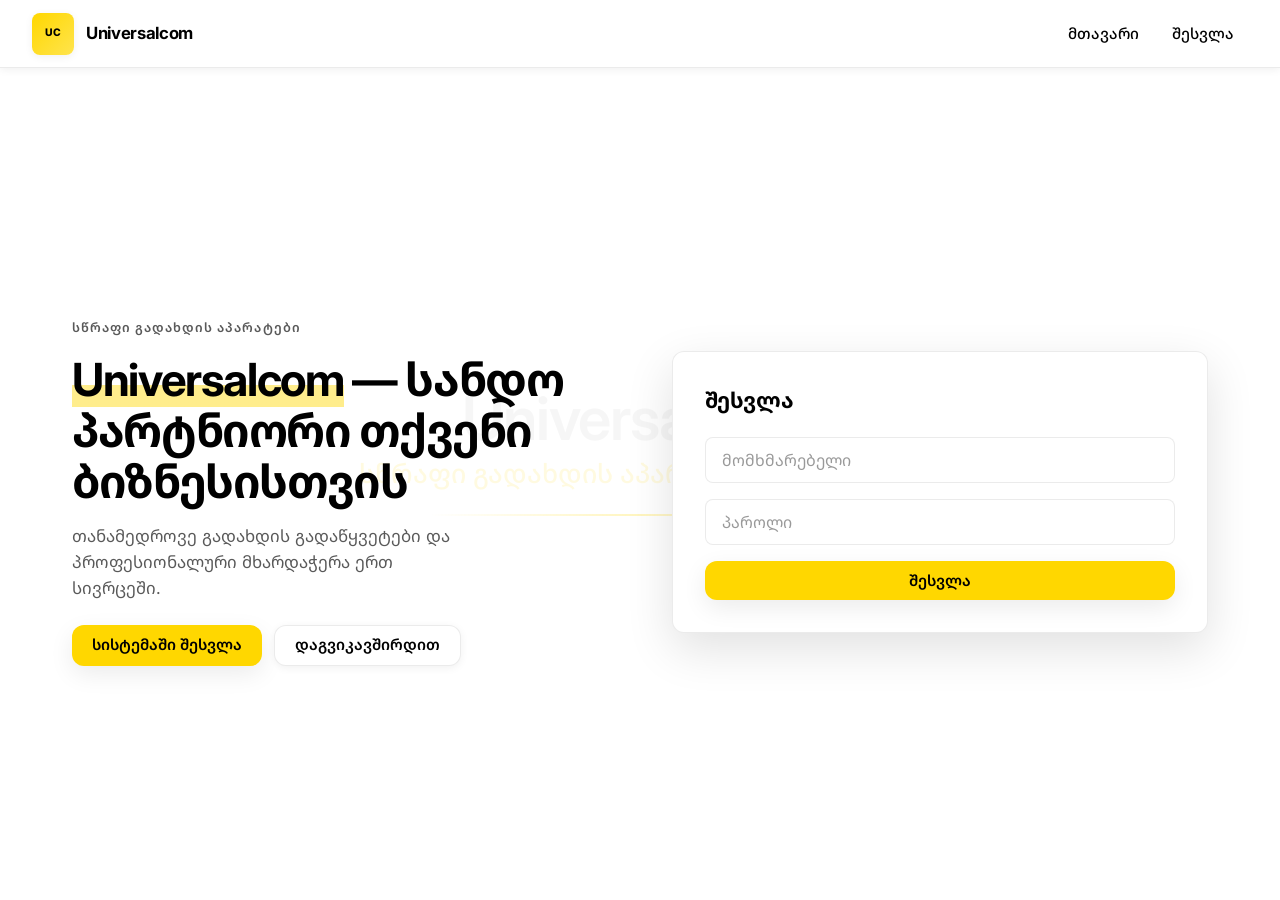
==== index.html @ e3825c6b "Initial frontend application" ====
<!DOCTYPE html>
<html lang="ka">
<head>
  <meta charset="UTF-8">
  <meta name="viewport" content="width=device-width, initial-scale=1.0">
  <meta name="description" content="Universalcom — სწრაფი გადახდის აპარატების კომპანია">
  <title>Universalcom — შესვლა</title>
  <link rel="preconnect" href="https://fonts.googleapis.com">
  <link rel="preconnect" href="https://fonts.gstatic.com" crossorigin>
  <link href="https://fonts.googleapis.com/css2?family=Inter:wght@400;500;600;700&family=Noto+Sans+Georgian:wght@400;500;600;700&display=swap" rel="stylesheet">
  <link rel="stylesheet" href="style.css">
</head>
<body class="dark">
  <div class="watermark" aria-hidden="true">
    <span class="watermark__line">Universalcom</span>
    <span class="watermark__line watermark__line--secondary">სწრაფი გადახდის აპარატების კომპანია</span>
    <span class="watermark__accent"></span>
  </div>

  <div class="page">
    <header class="site-header">
      <a class="site-header__brand" href="index.html" aria-label="Universalcom მთავარი გვერდი">
        <span class="site-header__logo" aria-hidden="true">UC</span>
        <span>Universalcom</span>
      </a>
      <nav class="nav" aria-label="მთავარი ნავიგაცია">
        <button type="button" class="nav__toggle" aria-expanded="false" aria-controls="primary-nav" aria-label="მენიუს გახსნა">
          <span class="nav__toggle-bar"></span>
          <span class="nav__toggle-bar"></span>
          <span class="nav__toggle-bar"></span>
        </button>
        <ul id="primary-nav" class="nav__links">
          <li><a class="nav__link" href="#hero">მთავარი</a></li>
          <li><a class="nav__link" href="#login">შესვლა</a></li>
        </ul>
      </nav>
    </header>

    <main id="hero" class="hero">
      <div class="hero__copy">
        <span class="hero__eyebrow">სწრაფი გადახდის აპარატები</span>
        <h1 class="hero__title">
          <span class="hero__title-accent">Universalcom</span> — სანდო პარტნიორი თქვენი ბიზნესისთვის
        </h1>
        <p class="hero__lead">
          თანამედროვე გადახდის გადაწყვეტები და პროფესიონალური მხარდაჭერა ერთ სივრცეში.
        </p>
        <div class="hero__cta-row">
          <a class="btn btn--primary" href="#login">სისტემაში შესვლა</a>
          <a class="btn btn--ghost" href="mailto:info@universalcom.ge">დაგვიკავშირდით</a>
        </div>
      </div>

      <section id="login" class="hero__card" aria-labelledby="login-heading">
        <h2 id="login-heading" class="hero__card-title">შესვლა</h2>
        <form class="login-form" onsubmit="event.preventDefault(); login();">
          <div class="form-group">
            <label class="visually-hidden" for="username">მომხმარებელი</label>
            <input class="input" id="username" name="username" autocomplete="username" placeholder="მომხმარებელი" required>
          </div>
          <div class="form-group">
            <label class="visually-hidden" for="password">პაროლი</label>
            <input class="input" id="password" name="password" type="password" autocomplete="current-password" placeholder="პაროლი" required>
          </div>
          <button class="btn btn--primary btn--block" type="submit">შესვლა</button>
        </form>
      </section>
    </main>
  </div>

  <script src="app.js"></script>
</body>
</html>
---- style.css ----
/* Universalcom — design tokens */
:root {
  --color-white: #ffffff;
  --color-yellow: #ffd700;
  --color-yellow-hover: #e6c200;
  --color-black: #000000;
  --color-text-muted: rgba(0, 0, 0, 0.65);
  --color-border: rgba(0, 0, 0, 0.08);
  --radius-sm: 8px;
  --radius-md: 12px;
  --shadow-sm: 0 2px 8px rgba(0, 0, 0, 0.06);
  --shadow-md: 0 8px 24px rgba(0, 0, 0, 0.08);
  --shadow-lg: 0 16px 48px rgba(0, 0, 0, 0.12);
  --font-sans: "Inter", "Noto Sans Georgian", system-ui, -apple-system, sans-serif;
  --header-height: 4.25rem;
  --sidebar-width: 280px;
  --transition: 0.2s ease;
}

*,
*::before,
*::after {
  box-sizing: border-box;
}

html {
  scroll-behavior: smooth;
}

.visually-hidden {
  position: absolute;
  width: 1px;
  height: 1px;
  padding: 0;
  margin: -1px;
  overflow: hidden;
  clip: rect(0, 0, 0, 0);
  white-space: nowrap;
  border: 0;
}

body {
  margin: 0;
  min-height: 100vh;
  font-family: var(--font-sans);
  font-size: 1rem;
  line-height: 1.55;
  color: var(--color-black);
  background-color: var(--color-white);
  -webkit-font-smoothing: antialiased;
}

body.dark {
  background-color: var(--color-white);
  color: var(--color-black);
}

/* Decorative watermark */
.watermark {
  position: fixed;
  inset: 0;
  z-index: 0;
  pointer-events: none;
  overflow: hidden;
  display: flex;
  flex-direction: column;
  align-items: center;
  justify-content: center;
  gap: 0.35em;
  padding: 2rem;
  text-align: center;
}

.watermark__line {
  font-family: var(--font-sans);
  font-weight: 600;
  font-size: clamp(1.75rem, 6vw, 3.75rem);
  letter-spacing: -0.02em;
  line-height: 1.15;
  color: rgba(0, 0, 0, 0.035);
  max-width: 95vw;
}

.watermark__line--secondary {
  font-size: clamp(1rem, 3.5vw, 1.65rem);
  font-weight: 500;
  color: rgba(255, 215, 0, 0.12);
  letter-spacing: 0;
}

.watermark__accent {
  display: block;
  width: min(420px, 70vw);
  height: 2px;
  margin-top: 1.25rem;
  background: linear-gradient(
    90deg,
    transparent,
    rgba(255, 215, 0, 0.25),
    transparent
  );
  border-radius: 999px;
}

/* Page shell above watermark */
.page {
  position: relative;
  z-index: 1;
  min-height: 100vh;
  display: flex;
  flex-direction: column;
}

/* Sticky navbar */
.site-header {
  position: sticky;
  top: 0;
  z-index: 100;
  height: var(--header-height);
  display: flex;
  align-items: center;
  justify-content: space-between;
  gap: 1rem;
  padding: 0 clamp(1rem, 4vw, 2rem);
  background: rgba(255, 255, 255, 0.92);
  border-bottom: 1px solid var(--color-border);
  backdrop-filter: blur(12px);
  -webkit-backdrop-filter: blur(12px);
  box-shadow: var(--shadow-sm);
}

.site-header__brand {
  display: flex;
  align-items: center;
  gap: 0.75rem;
  text-decoration: none;
  color: var(--color-black);
  font-weight: 700;
  font-size: 1.05rem;
  letter-spacing: -0.02em;
}

.site-header__logo {
  width: 42px;
  height: 42px;
  border-radius: var(--radius-sm);
  background: linear-gradient(135deg, var(--color-yellow) 0%, #ffe44d 100%);
  box-shadow: var(--shadow-sm);
  display: grid;
  place-items: center;
  font-size: 0.65rem;
  font-weight: 800;
  color: var(--color-black);
  flex-shrink: 0;
}

.nav {
  display: flex;
  align-items: center;
  gap: 0.5rem;
}

.nav__toggle {
  display: none;
  width: 44px;
  height: 44px;
  padding: 0;
  border: 1px solid var(--color-border);
  border-radius: var(--radius-sm);
  background: var(--color-white);
  cursor: pointer;
  align-items: center;
  justify-content: center;
  flex-direction: column;
  gap: 5px;
  transition: background var(--transition), box-shadow var(--transition);
  box-shadow: var(--shadow-sm);
}

.nav__toggle:hover {
  background: rgba(255, 215, 0, 0.12);
  box-shadow: var(--shadow-md);
}

.nav__toggle-bar {
  display: block;
  width: 20px;
  height: 2px;
  background: var(--color-black);
  border-radius: 1px;
  transition: transform var(--transition), opacity var(--transition);
}

.nav__toggle[aria-expanded="true"] .nav__toggle-bar:nth-child(1) {
  transform: translateY(7px) rotate(45deg);
}

.nav__toggle[aria-expanded="true"] .nav__toggle-bar:nth-child(2) {
  opacity: 0;
}

.nav__toggle[aria-expanded="true"] .nav__toggle-bar:nth-child(3) {
  transform: translateY(-7px) rotate(-45deg);
}

.nav__links {
  display: flex;
  align-items: center;
  gap: 0.25rem;
  list-style: none;
  margin: 0;
  padding: 0;
}

.nav__link {
  display: inline-flex;
  align-items: center;
  padding: 0.5rem 0.9rem;
  border-radius: var(--radius-sm);
  color: var(--color-black);
  text-decoration: none;
  font-weight: 500;
  font-size: 0.95rem;
  transition: background var(--transition), color var(--transition);
}

.nav__link:hover {
  background: rgba(255, 215, 0, 0.18);
  color: var(--color-black);
}

.nav__link--btn {
  border: 0;
  background: transparent;
  font: inherit;
  cursor: pointer;
}

@media (max-width: 768px) {
  .nav__link--btn {
    width: 100%;
    text-align: left;
  }
}

.nav__actions {
  display: flex;
  align-items: center;
  gap: 0.5rem;
}

/* Buttons */
.btn {
  display: inline-flex;
  align-items: center;
  justify-content: center;
  gap: 0.5rem;
  padding: 0.65rem 1.25rem;
  font-family: var(--font-sans);
  font-size: 0.95rem;
  font-weight: 600;
  line-height: 1.2;
  border: none;
  border-radius: var(--radius-md);
  cursor: pointer;
  transition: transform var(--transition), box-shadow var(--transition),
    background var(--transition);
  text-decoration: none;
  box-shadow: var(--shadow-sm);
}

.btn:active {
  transform: translateY(1px);
}

.btn--primary {
  background: var(--color-yellow);
  color: var(--color-black);
  box-shadow: var(--shadow-md);
}

.btn--primary:hover {
  background: var(--color-yellow-hover);
  box-shadow: var(--shadow-lg);
}

.btn--ghost {
  background: var(--color-white);
  color: var(--color-black);
  border: 1px solid var(--color-border);
}

.btn--ghost:hover {
  background: rgba(255, 215, 0, 0.12);
  box-shadow: var(--shadow-md);
}

.btn--block {
  width: 100%;
}

/* Hero */
.hero {
  flex: 1;
  display: grid;
  grid-template-columns: 1fr;
  align-items: center;
  gap: clamp(2rem, 5vw, 4rem);
  padding: clamp(2rem, 6vw, 4.5rem) clamp(1rem, 4vw, 2rem) 3.5rem;
  max-width: 1200px;
  margin: 0 auto;
  width: 100%;
}

@media (min-width: 900px) {
  .hero {
    grid-template-columns: 1fr 1fr;
  }
}

.hero__copy {
  display: flex;
  flex-direction: column;
  gap: 1rem;
}

.hero__eyebrow {
  display: inline-block;
  font-size: 0.8rem;
  font-weight: 600;
  text-transform: uppercase;
  letter-spacing: 0.08em;
  color: var(--color-text-muted);
}

.hero__title {
  margin: 0;
  font-size: clamp(2rem, 5vw, 2.85rem);
  font-weight: 700;
  letter-spacing: -0.03em;
  line-height: 1.12;
  color: var(--color-black);
}

.hero__title-accent {
  color: inherit;
  box-decoration-break: clone;
  background: linear-gradient(
    transparent 60%,
    rgba(255, 215, 0, 0.45) 60%
  );
}

.hero__lead {
  margin: 0;
  font-size: 1.05rem;
  color: var(--color-text-muted);
  max-width: 36ch;
}

.hero__cta-row {
  display: flex;
  flex-wrap: wrap;
  gap: 0.75rem;
  margin-top: 0.5rem;
}

.hero__card {
  background: var(--color-white);
  border-radius: var(--radius-md);
  padding: clamp(1.5rem, 4vw, 2rem);
  box-shadow: var(--shadow-lg);
  border: 1px solid var(--color-border);
  transition: box-shadow var(--transition), transform var(--transition);
}

.hero__card:hover {
  box-shadow: 0 20px 56px rgba(0, 0, 0, 0.12);
  transform: translateY(-2px);
}

.hero__card-title {
  margin: 0 0 1.25rem;
  font-size: 1.35rem;
  font-weight: 700;
}

/* Form controls */
.form-group {
  display: flex;
  flex-direction: column;
  gap: 0.75rem;
  margin-bottom: 1rem;
}

.input {
  width: 100%;
  padding: 0.75rem 1rem;
  font-family: var(--font-sans);
  font-size: 1rem;
  color: var(--color-black);
  background: var(--color-white);
  border: 1px solid var(--color-border);
  border-radius: var(--radius-sm);
  transition: border-color var(--transition), box-shadow var(--transition);
}

.input::placeholder {
  color: rgba(0, 0, 0, 0.4);
}

.input:hover {
  border-color: rgba(0, 0, 0, 0.15);
}

.input:focus {
  outline: none;
  border-color: var(--color-yellow);
  box-shadow: 0 0 0 3px rgba(255, 215, 0, 0.35);
}

input[type="file"].input {
  padding: 0.6rem 0.75rem;
  cursor: pointer;
}

input[type="file"].input::file-selector-button {
  font-family: var(--font-sans);
  font-weight: 600;
  margin-right: 1rem;
  padding: 0.5rem 1rem;
  border: none;
  border-radius: var(--radius-sm);
  background: var(--color-yellow);
  color: var(--color-black);
  cursor: pointer;
  transition: background var(--transition);
}

input[type="file"].input::file-selector-button:hover {
  background: var(--color-yellow-hover);
}

/* Legacy login box (if used elsewhere) */
.login-box {
  background: var(--color-white);
  border-radius: var(--radius-md);
  padding: 2rem;
  box-shadow: var(--shadow-lg);
  border: 1px solid var(--color-border);
  max-width: 400px;
  margin: 2rem auto;
}

.login-box h2 {
  margin-top: 0;
}

/* Dashboard shell */
.app-shell {
  flex: 1;
  display: block;
  min-height: calc(100vh - var(--header-height));
}

@media (min-width: 900px) {
  .app-shell {
    display: grid;
    grid-template-columns: var(--sidebar-width) 1fr;
  }
}

.sidebar-backdrop {
  display: none;
  position: fixed;
  inset: 0;
  z-index: 80;
  background: rgba(0, 0, 0, 0.25);
  opacity: 0;
  transition: opacity var(--transition);
  pointer-events: none;
}

.sidebar-backdrop.is-visible {
  opacity: 1;
  pointer-events: auto;
}

@media (max-width: 899px) {
  .sidebar-backdrop.is-visible {
    display: block;
  }
}

.sidebar {
  position: fixed;
  top: var(--header-height);
  left: 0;
  bottom: 0;
  width: min(var(--sidebar-width), 88vw);
  z-index: 90;
  padding: 1.25rem;
  background: var(--color-white);
  border-right: 1px solid var(--color-border);
  box-shadow: var(--shadow-md);
  display: flex;
  flex-direction: column;
  gap: 0.75rem;
  transform: translateX(-100%);
  transition: transform 0.25s ease;
  overflow-y: auto;
}

.sidebar.is-open {
  transform: translateX(0);
}

@media (min-width: 900px) {
  .sidebar {
    position: static;
    transform: none !important;
    width: auto;
    box-shadow: none;
    border-right: 1px solid var(--color-border);
  }

  .sidebar-backdrop {
    display: none !important;
  }
}

.sidebar__title {
  margin: 0 0 0.25rem;
  font-size: 0.75rem;
  font-weight: 700;
  text-transform: uppercase;
  letter-spacing: 0.06em;
  color: var(--color-text-muted);
}

.sidebar .btn {
  justify-content: flex-start;
  width: 100%;
}

.sidebar .btn + .btn {
  margin-top: 0;
}

.content {
  margin-left: 0;
  padding: clamp(1.25rem, 3vw, 2rem);
  max-width: 960px;
  width: 100%;
}

@media (min-width: 900px) {
  .content {
    margin-left: 0;
    max-width: none;
  }
}

.content > h1 {
  margin: 0 0 1.5rem;
  font-size: clamp(1.5rem, 3vw, 1.85rem);
  font-weight: 700;
}

.panel {
  background: var(--color-white);
  border-radius: var(--radius-md);
  padding: clamp(1.25rem, 3vw, 1.75rem);
  margin-bottom: 1.5rem;
  border: 1px solid var(--color-border);
  box-shadow: var(--shadow-sm);
  transition: box-shadow var(--transition);
}

.panel:hover {
  box-shadow: var(--shadow-md);
}

.panel :is(h2, h3) {
  margin: 0 0 1rem;
  font-size: 1.1rem;
  font-weight: 600;
}

.panel .form-group:last-child {
  margin-bottom: 0;
}

/* Admin workspace */
.admin-shell {
  max-width: 1440px;
  width: 100%;
  margin: 0 auto;
}

.admin-header__actions {
  display: flex;
  align-items: center;
  gap: 0.75rem;
}

.admin-header__role,
.panel__eyebrow,
.sidebar__eyebrow {
  font-size: 0.72rem;
  font-weight: 700;
  letter-spacing: 0.08em;
  text-transform: uppercase;
  color: var(--color-text-muted);
}

.btn--compact {
  padding: 0.55rem 0.85rem;
  border-radius: var(--radius-sm);
  font-size: 0.85rem;
}

.admin-sidebar {
  gap: 0.45rem;
}

.sidebar__intro {
  padding: 0.35rem 0.5rem 1rem;
  margin-bottom: 0.4rem;
  border-bottom: 1px solid var(--color-border);
}

.sidebar__intro .sidebar__title {
  margin: 0.2rem 0 0;
  color: var(--color-black);
  font-size: 1rem;
  letter-spacing: -0.02em;
  text-transform: none;
}

.sidebar__item {
  display: flex;
  align-items: center;
  gap: 0.7rem;
  width: 100%;
  padding: 0.7rem 0.75rem;
  border: 1px solid transparent;
  border-radius: var(--radius-sm);
  background: transparent;
  color: var(--color-black);
  font: 600 0.92rem/1.2 var(--font-sans);
  text-align: left;
  cursor: pointer;
  transition: background var(--transition), border-color var(--transition);
}

.sidebar__item:hover,
.sidebar__item--active {
  background: rgba(255, 215, 0, 0.18);
  border-color: rgba(255, 215, 0, 0.35);
}

.sidebar__item-icon {
  display: grid;
  width: 1.5rem;
  height: 1.5rem;
  place-items: center;
  border-radius: 6px;
  background: var(--color-white);
  border: 1px solid var(--color-border);
  font-size: 0.85rem;
}

.sidebar__note {
  margin: auto 0 0;
  padding: 1rem 0.5rem 0;
  color: var(--color-text-muted);
  font-size: 0.82rem;
  border-top: 1px solid var(--color-border);
}

.admin-content {
  max-width: 1160px;
  margin: 0 auto;
  padding-top: clamp(2rem, 5vw, 4rem);
  padding-bottom: 3rem;
}

.admin-intro {
  display: flex;
  justify-content: space-between;
  align-items: flex-end;
  gap: 2rem;
  margin-bottom: clamp(2rem, 5vw, 3.5rem);
}

.admin-intro h1,
.section-heading h2 {
  margin: 0.4rem 0 0;
  letter-spacing: -0.035em;
  line-height: 1.13;
}

.admin-intro h1 {
  max-width: 18ch;
  font-size: clamp(2rem, 4vw, 3rem);
}

.admin-intro h1 span {
  background: linear-gradient(transparent 62%, rgba(255, 215, 0, 0.48) 62%);
}

.admin-intro p {
  max-width: 58ch;
  margin: 1rem 0 0;
  color: var(--color-text-muted);
}

.admin-intro__badge {
  display: grid;
  gap: 0.45rem;
  min-width: 8.5rem;
  padding: 1rem;
  border: 1px solid var(--color-border);
  border-radius: var(--radius-md);
  background: rgba(255, 255, 255, 0.75);
  box-shadow: var(--shadow-sm);
}

.admin-intro__badge span {
  display: grid;
  width: 2.4rem;
  height: 2.4rem;
  place-items: center;
  border-radius: var(--radius-sm);
  background: var(--color-yellow);
  font-size: 0.7rem;
  font-weight: 800;
}

.admin-intro__badge small {
  color: var(--color-text-muted);
  font-weight: 600;
}

.task-form-panel {
  padding: clamp(1.25rem, 3vw, 2rem);
}

.panel__heading,
.panel__footer,
.section-heading {
  display: flex;
  align-items: center;
  justify-content: space-between;
  gap: 1rem;
}

.panel__heading h2,
.section-heading h2 {
  font-size: clamp(1.25rem, 2vw, 1.5rem);
}

.panel__step {
  display: grid;
  width: 2.3rem;
  height: 2.3rem;
  place-items: center;
  border-radius: 50%;
  background: rgba(255, 215, 0, 0.22);
  font-size: 0.8rem;
  font-weight: 700;
}

.task-form-grid {
  display: grid;
  grid-template-columns: repeat(2, minmax(0, 1fr));
  gap: 0 1rem;
  margin-top: 1.5rem;
}

.task-form-grid label {
  color: var(--color-text-muted);
  font-size: 0.88rem;
  font-weight: 600;
}

.task-form-grid__wide {
  grid-column: 1 / -1;
}

.panel__footer {
  padding-top: 1.25rem;
  border-top: 1px solid var(--color-border);
}

.panel__footer p {
  max-width: 52ch;
  margin: 0;
  color: var(--color-text-muted);
  font-size: 0.9rem;
}

.tasks-section {
  margin-top: clamp(2rem, 4vw, 3rem);
}

.section-heading {
  margin-bottom: 1rem;
}

@media (max-width: 640px) {
  .admin-header__role,
  .admin-intro__badge {
    display: none;
  }

  .admin-intro,
  .panel__footer {
    align-items: flex-start;
    flex-direction: column;
  }

  .task-form-grid {
    grid-template-columns: 1fr;
  }
}

#tasks {
  display: grid;
  gap: 1rem;
}

.card {
  background: var(--color-white);
  padding: 1.25rem 1.35rem;
  margin: 0;
  border-radius: var(--radius-md);
  border: 1px solid var(--color-border);
  box-shadow: var(--shadow-sm);
  transition: box-shadow var(--transition), transform var(--transition);
}

.card:hover {
  box-shadow: var(--shadow-md);
  transform: translateY(-2px);
}

.card b {
  font-size: 1.05rem;
}

.card img {
  max-width: 100%;
  height: auto;
  border-radius: var(--radius-sm);
  margin-top: 0.75rem;
  box-shadow: var(--shadow-sm);
}

.card .btn {
  margin-top: 1rem;
}

.card hr {
  border: none;
  border-top: 1px solid var(--color-border);
  margin: 1rem 0 0;
}

/* Sidebar drawer toggle: tablet & mobile */
@media (max-width: 899px) {
  .nav__toggle.sidebar-toggle {
    display: inline-flex;
  }
}

/* Mobile nav */
@media (max-width: 768px) {
  .nav__toggle:not(.sidebar-toggle) {
    display: inline-flex;
  }

  .nav__links {
    position: fixed;
    top: var(--header-height);
    left: 0;
    right: 0;
    z-index: 99;
    flex-direction: column;
    align-items: stretch;
    padding: 1rem;
    gap: 0.25rem;
    background: rgba(255, 255, 255, 0.98);
    border-bottom: 1px solid var(--color-border);
    box-shadow: var(--shadow-md);
    backdrop-filter: blur(12px);
    -webkit-backdrop-filter: blur(12px);
    max-height: 0;
    overflow: hidden;
    opacity: 0;
    pointer-events: none;
    transition: max-height 0.3s ease, opacity 0.2s ease;
  }

  .nav__links.is-open {
    max-height: 320px;
    opacity: 1;
    pointer-events: auto;
  }

  .nav__link {
    padding: 0.85rem 1rem;
  }
}

@media (min-width: 769px) {
  .nav__links {
    position: static;
    max-height: none !important;
    opacity: 1 !important;
    overflow: visible;
    background: transparent;
    border: none;
    box-shadow: none;
    padding: 0;
  }
}

/* Dashboard: hide sidebar hamburger on large screens */
@media (min-width: 900px) {
  .site-header .sidebar-toggle {
    display: none !important;
  }
}

@media (max-width: 899px) {
  .site-header--dashboard {
    display: grid;
    grid-template-columns: auto 1fr auto;
    align-items: center;
  }

  .site-header--dashboard .site-header__brand {
    justify-self: center;
  }

  .site-header--dashboard .nav__actions {
    justify-self: end;
  }
}

/* Operations workspace */
.operations-page {
  --workspace-border: rgba(19, 27, 36, 0.1);
  --workspace-soft: #f7f7f3;
  --workspace-muted: #68707a;
}

.workspace-header {
  max-width: 1440px;
  width: 100%;
  margin: 0 auto;
  border-radius: 0 0 var(--radius-md) var(--radius-md);
}

.workspace-header__actions,
.workspace-user {
  display: flex;
  align-items: center;
}

.workspace-header__actions {
  gap: 1rem;
}

.workspace-header__date {
  color: var(--workspace-muted);
  font-size: 0.83rem;
  font-weight: 600;
  text-transform: capitalize;
}

.workspace-user {
  gap: 0.6rem;
  padding: 0.3rem 0.45rem 0.3rem 0.35rem;
  border: 1px solid var(--workspace-border);
  border-radius: 999px;
  background: var(--color-white);
  color: var(--color-black);
  cursor: pointer;
  text-align: left;
}

.workspace-user:hover {
  background: rgba(255, 215, 0, 0.13);
}

.workspace-user__avatar,
.workload-row__avatar {
  display: grid;
  width: 2.15rem;
  height: 2.15rem;
  place-items: center;
  border-radius: 50%;
  background: var(--color-yellow);
  color: var(--color-black);
  font-size: 0.75rem;
  font-weight: 800;
}

.workspace-user__copy {
  display: grid;
  gap: 0.05rem;
  padding-right: 0.25rem;
  line-height: 1.1;
}

.workspace-user__copy strong { font-size: 0.78rem; }
.workspace-user__copy small { color: var(--workspace-muted); font-size: 0.68rem; }

.workspace-shell {
  display: grid;
  grid-template-columns: 15.5rem minmax(0, 1fr);
  max-width: 1440px;
  min-height: calc(100vh - var(--header-height));
  margin: 0 auto;
}

.workspace-sidebar {
  display: flex;
  flex-direction: column;
  padding: 2rem 1.15rem 1.25rem;
  border-right: 1px solid var(--workspace-border);
}

.workspace-sidebar__label,
.workspace-kicker {
  display: inline-block;
  color: var(--workspace-muted);
  font-size: 0.68rem;
  font-weight: 700;
  letter-spacing: 0.1em;
  text-transform: uppercase;
}

.workspace-nav {
  display: grid;
  gap: 0.3rem;
  margin-top: 0.75rem;
}

.workspace-nav__item {
  display: flex;
  align-items: center;
  gap: 0.65rem;
  padding: 0.7rem 0.75rem;
  border: 1px solid transparent;
  border-radius: var(--radius-sm);
  background: transparent;
  color: #353b42;
  cursor: pointer;
  font: 600 0.88rem/1.2 var(--font-sans);
  text-align: left;
  transition: background var(--transition), border-color var(--transition);
}

.workspace-nav__item span {
  width: 1.2rem;
  color: var(--workspace-muted);
  font-size: 1rem;
  text-align: center;
}

.workspace-nav__item:hover,
.workspace-nav__item.is-active {
  border-color: rgba(255, 215, 0, 0.4);
  background: rgba(255, 215, 0, 0.16);
  color: var(--color-black);
}

.workspace-sidebar__help {
  display: grid;
  grid-template-columns: auto 1fr;
  gap: 0.6rem;
  margin-top: auto;
  padding: 1rem 0.75rem;
  border: 1px solid var(--workspace-border);
  border-radius: var(--radius-md);
  background: rgba(255, 255, 255, 0.78);
}

.workspace-sidebar__help-icon {
  display: grid;
  width: 1.25rem;
  height: 1.25rem;
  place-items: center;
  border-radius: 50%;
  background: var(--color-yellow);
  font-size: 0.72rem;
  font-weight: 800;
}

.workspace-sidebar__help p {
  margin: 0;
  color: var(--workspace-muted);
  font-size: 0.74rem;
  line-height: 1.5;
}

.workspace-sidebar__help strong { color: var(--color-black); }

.workspace-main {
  min-width: 0;
  padding: clamp(1.4rem, 3.5vw, 3.2rem);
}

.workspace-hero {
  display: flex;
  align-items: flex-end;
  justify-content: space-between;
  gap: 2rem;
  margin: 0 auto clamp(2rem, 4vw, 3rem);
  max-width: 1160px;
}

.workspace-hero h1 {
  max-width: 16ch;
  margin: 0.45rem 0 0;
  color: #15191d;
  font-size: clamp(2rem, 4vw, 3.35rem);
  letter-spacing: -0.05em;
  line-height: 1.03;
}

.workspace-hero h1 span {
  background: linear-gradient(transparent 60%, rgba(255, 215, 0, 0.55) 60%);
}

.workspace-hero p {
  max-width: 56ch;
  margin: 1rem 0 0;
  color: var(--workspace-muted);
  font-size: 0.98rem;
}

.workspace-hero__cta { flex: 0 0 auto; }
.workspace-hero__cta span { font-size: 1.25rem; line-height: 0.7; }

.metrics-grid {
  display: grid;
  grid-template-columns: repeat(4, minmax(0, 1fr));
  gap: 0.85rem;
  max-width: 1160px;
  margin: 0 auto;
}

.metric-card {
  display: grid;
  gap: 0.25rem;
  min-height: 9.2rem;
  padding: 1.15rem;
  border: 1px solid var(--workspace-border);
  border-radius: var(--radius-md);
  background: rgba(255, 255, 255, 0.87);
  box-shadow: var(--shadow-sm);
}

.metric-card--yellow { background: #ffdb1f; border-color: #ffdb1f; }
.metric-card--alert { background: #fff8e8; border-color: #f2dca5; }

.metric-card__label,
.metric-card__note { color: var(--workspace-muted); font-size: 0.77rem; font-weight: 600; }
.metric-card--yellow .metric-card__label,
.metric-card--yellow .metric-card__note { color: rgba(0, 0, 0, 0.65); }
.metric-card strong { align-self: center; font-size: clamp(1.8rem, 3vw, 2.35rem); letter-spacing: -0.06em; }

.workspace-insights {
  display: grid;
  grid-template-columns: minmax(0, 1.15fr) minmax(18rem, 0.85fr);
  gap: 0.85rem;
  max-width: 1160px;
  margin: 0 auto;
  padding-top: 0.85rem;
}

.insight-card {
  min-width: 0;
  padding: 1.25rem;
  border: 1px solid var(--workspace-border);
  border-radius: var(--radius-md);
  background: rgba(255, 255, 255, 0.87);
  box-shadow: var(--shadow-sm);
}

.section-title-row h2,
.board-section h2,
.task-dialog h2 {
  margin: 0.35rem 0 0;
  font-size: 1.15rem;
  letter-spacing: -0.025em;
}

.workload-list,
.upcoming-list { display: grid; gap: 0.25rem; margin-top: 1rem; }

.workload-row {
  display: grid;
  grid-template-columns: auto 1fr auto;
  align-items: center;
  gap: 0.65rem;
  padding: 0.45rem 0;
  border-bottom: 1px solid var(--workspace-border);
}

.workload-row:last-child { border-bottom: 0; }
.workload-row__avatar { width: 1.8rem; height: 1.8rem; font-size: 0.68rem; }
.workload-row__name { font-size: 0.86rem; font-weight: 600; }
.workload-row__count { color: var(--workspace-muted); font-size: 0.75rem; }

.upcoming-row {
  display: grid;
  grid-template-columns: 4.6rem 1fr;
  align-items: center;
  gap: 0.65rem;
  padding: 0.65rem 0;
  border: 0;
  border-bottom: 1px solid var(--workspace-border);
  background: transparent;
  cursor: pointer;
  text-align: left;
}

.upcoming-row:last-child { border-bottom: 0; }
.upcoming-row:hover strong { text-decoration: underline; }
.upcoming-row__date { color: var(--workspace-muted); font-size: 0.75rem; font-weight: 700; }
.upcoming-row strong, .upcoming-row small { display: block; }
.upcoming-row strong { font-size: 0.84rem; }
.upcoming-row small { margin-top: 0.12rem; color: var(--workspace-muted); font-size: 0.72rem; }

.empty-state,
.kanban-column__empty {
  margin: 0;
  color: var(--workspace-muted);
  font-size: 0.82rem;
}

.board-section {
  max-width: 1160px;
  margin: clamp(2rem, 4vw, 3rem) auto 0;
  padding: clamp(1rem, 2.5vw, 1.5rem);
  border: 1px solid var(--workspace-border);
  border-radius: calc(var(--radius-md) + 4px);
  background: rgba(247, 247, 243, 0.88);
  box-shadow: var(--shadow-sm);
}

.board-section__header,
.board-toolbar,
.task-dialog__header,
.task-dialog__footer {
  display: flex;
  align-items: center;
  justify-content: space-between;
  gap: 1rem;
}

.board-toolbar {
  justify-content: flex-start;
  flex-wrap: wrap;
  margin: 1.25rem 0;
}

.search-field {
  display: flex;
  align-items: center;
  flex: 1 1 16rem;
  gap: 0.5rem;
  padding: 0 0.8rem;
  border: 1px solid var(--workspace-border);
  border-radius: var(--radius-sm);
  background: var(--color-white);
}

.search-field span { color: var(--workspace-muted); font-size: 1.1rem; }
.search-field input { width: 100%; padding: 0.72rem 0; border: 0; outline: 0; font: inherit; font-size: 0.86rem; }
.board-toolbar__select { width: auto; min-width: 10rem; padding: 0.72rem 2.1rem 0.72rem 0.8rem; font-size: 0.86rem; }

.kanban-board {
  display: grid;
  grid-template-columns: repeat(4, minmax(14rem, 1fr));
  gap: 0.75rem;
  overflow-x: auto;
  padding-bottom: 0.35rem;
}

.kanban-column {
  min-height: 17rem;
  padding: 0.75rem;
  border: 1px solid var(--workspace-border);
  border-radius: var(--radius-md);
  background: rgba(255, 255, 255, 0.72);
  transition: background var(--transition), border-color var(--transition), box-shadow var(--transition);
}

.kanban-column.is-drop-target {
  border-color: rgba(230, 194, 0, 0.9);
  background: rgba(255, 215, 0, 0.16);
  box-shadow: inset 0 0 0 1px rgba(255, 215, 0, 0.28);
}

.kanban-column__header {
  display: flex;
  align-items: center;
  justify-content: space-between;
  padding-bottom: 0.7rem;
  border-bottom: 1px solid var(--workspace-border);
  font-size: 0.82rem;
  font-weight: 700;
}

.kanban-column__header span { display: inline-flex; align-items: center; gap: 0.4rem; }
.kanban-column__header i { width: 0.55rem; height: 0.55rem; border-radius: 50%; background: #aeb4bc; }
.kanban-column--progress .kanban-column__header i { background: #4e8fd7; }
.kanban-column--blocked .kanban-column__header i { background: #d97657; }
.kanban-column--done .kanban-column__header i { background: #55a777; }
.kanban-column__header b { display: grid; min-width: 1.35rem; height: 1.35rem; place-items: center; border-radius: 99px; background: #eceee9; font-size: 0.7rem; }
.kanban-column__cards { display: grid; align-content: start; gap: 0.65rem; padding-top: 0.75rem; }

.task-card {
  padding: 0.85rem;
  border: 1px solid var(--workspace-border);
  border-radius: 10px;
  background: var(--color-white);
  box-shadow: 0 2px 6px rgba(0, 0, 0, 0.035);
  transition: box-shadow var(--transition), transform var(--transition);
  cursor: grab;
}

.task-card:hover { transform: translateY(-2px); box-shadow: var(--shadow-md); }
.task-card:active { cursor: grabbing; }
.task-card.is-dragging { opacity: 0.42; transform: rotate(1.5deg) scale(0.98); }
.task-card__topline, .task-card__meta { display: flex; align-items: center; justify-content: space-between; gap: 0.5rem; }
.task-card__more { padding: 0.05rem 0.2rem; border: 0; background: transparent; color: var(--workspace-muted); cursor: pointer; letter-spacing: 0.08em; }
.task-card__body { width: 100%; padding: 0; border: 0; background: transparent; color: var(--color-black); cursor: pointer; text-align: left; }
.task-card__body h3 { margin: 0.75rem 0 0; font-size: 0.9rem; line-height: 1.35; }
.task-card__body p { display: -webkit-box; margin: 0.45rem 0 0; overflow: hidden; color: var(--workspace-muted); font-size: 0.76rem; line-height: 1.45; -webkit-box-orient: vertical; -webkit-line-clamp: 2; }
.task-card__meta { align-items: flex-start; flex-direction: column; margin-top: 0.85rem; color: var(--workspace-muted); font-size: 0.7rem; }
.task-card__due.is-overdue, .is-overdue { color: #c14d31; }

.priority-badge,
.status-pill {
  border: 0;
  border-radius: 999px;
  font: 700 0.63rem/1 var(--font-sans);
  letter-spacing: 0.02em;
}

.priority-badge { padding: 0.35rem 0.45rem; }
.priority-badge--low { background: #eef0ec; color: #5e675e; }
.priority-badge--medium { background: #fff4c8; color: #8b6712; }
.priority-badge--high { background: #fee4d7; color: #b45234; }
.priority-badge--urgent { background: #f9d9d4; color: #a2382b; }
.status-pill { width: 100%; margin-top: 0.8rem; padding: 0.5rem 0.65rem; cursor: pointer; }
.status-pill--pending { background: #edf0ee; color: #59635c; }
.status-pill--progress { background: #e4effb; color: #316fae; }
.status-pill--blocked { background: #fff0df; color: #ae5d2e; }
.status-pill--done { background: #e5f3e9; color: #347951; }

.task-dialog {
  width: min(44rem, calc(100vw - 2rem));
  max-height: min(46rem, calc(100vh - 2rem));
  padding: 0;
  border: 1px solid var(--workspace-border);
  border-radius: 1rem;
  box-shadow: 0 24px 70px rgba(0, 0, 0, 0.22);
}

.task-dialog::backdrop { background: rgba(20, 25, 30, 0.36); backdrop-filter: blur(3px); }
.task-dialog__form { padding: clamp(1.2rem, 3vw, 1.75rem); }
.task-dialog__header { align-items: flex-start; padding-bottom: 1.15rem; border-bottom: 1px solid var(--workspace-border); }
.dialog-close { display: grid; width: 2rem; height: 2rem; place-items: center; border: 0; border-radius: 50%; background: #f0f1ed; color: var(--color-black); cursor: pointer; font-size: 1.4rem; line-height: 1; }
.task-dialog__grid { display: grid; grid-template-columns: repeat(2, minmax(0, 1fr)); gap: 0 0.85rem; padding-top: 1.2rem; }
.task-dialog__grid .form-group { gap: 0.4rem; }
.task-dialog__grid .form-group > span { color: var(--workspace-muted); font-size: 0.78rem; font-weight: 700; }
.task-dialog__wide { grid-column: 1 / -1; }
.task-dialog__textarea { min-height: 6.5rem; resize: vertical; }
.task-dialog__footer { justify-content: flex-end; padding-top: 1.15rem; border-top: 1px solid var(--workspace-border); }

.toast {
  position: fixed;
  right: 1.25rem;
  bottom: 1.25rem;
  z-index: 200;
  max-width: min(22rem, calc(100vw - 2.5rem));
  padding: 0.8rem 1rem;
  border-radius: var(--radius-sm);
  background: #26332b;
  color: var(--color-white);
  box-shadow: var(--shadow-lg);
  font-size: 0.85rem;
  opacity: 0;
  pointer-events: none;
  transform: translateY(0.75rem);
  transition: opacity var(--transition), transform var(--transition);
}

.toast--error { background: #9d392d; }
.toast.is-visible { opacity: 1; transform: translateY(0); }

@media (max-width: 1020px) {
  .workspace-shell { grid-template-columns: 1fr; }
  .workspace-sidebar { display: none; }
  .metrics-grid { grid-template-columns: repeat(2, minmax(0, 1fr)); }
}

@media (max-width: 680px) {
  .workspace-main { padding: 1.15rem; }
  .workspace-header__date, .workspace-user__copy { display: none; }
  .workspace-hero { align-items: flex-start; flex-direction: column; gap: 1.25rem; }
  .workspace-hero__cta { width: 100%; }
  .metrics-grid, .workspace-insights, .task-dialog__grid { grid-template-columns: 1fr; }
  .board-section__header { align-items: flex-start; flex-direction: column; }
  .board-toolbar { align-items: stretch; flex-direction: column; }
  .board-toolbar__select { width: 100%; }
  .task-dialog__footer { flex-direction: column-reverse; }
  .task-dialog__footer .btn { width: 100%; }
}
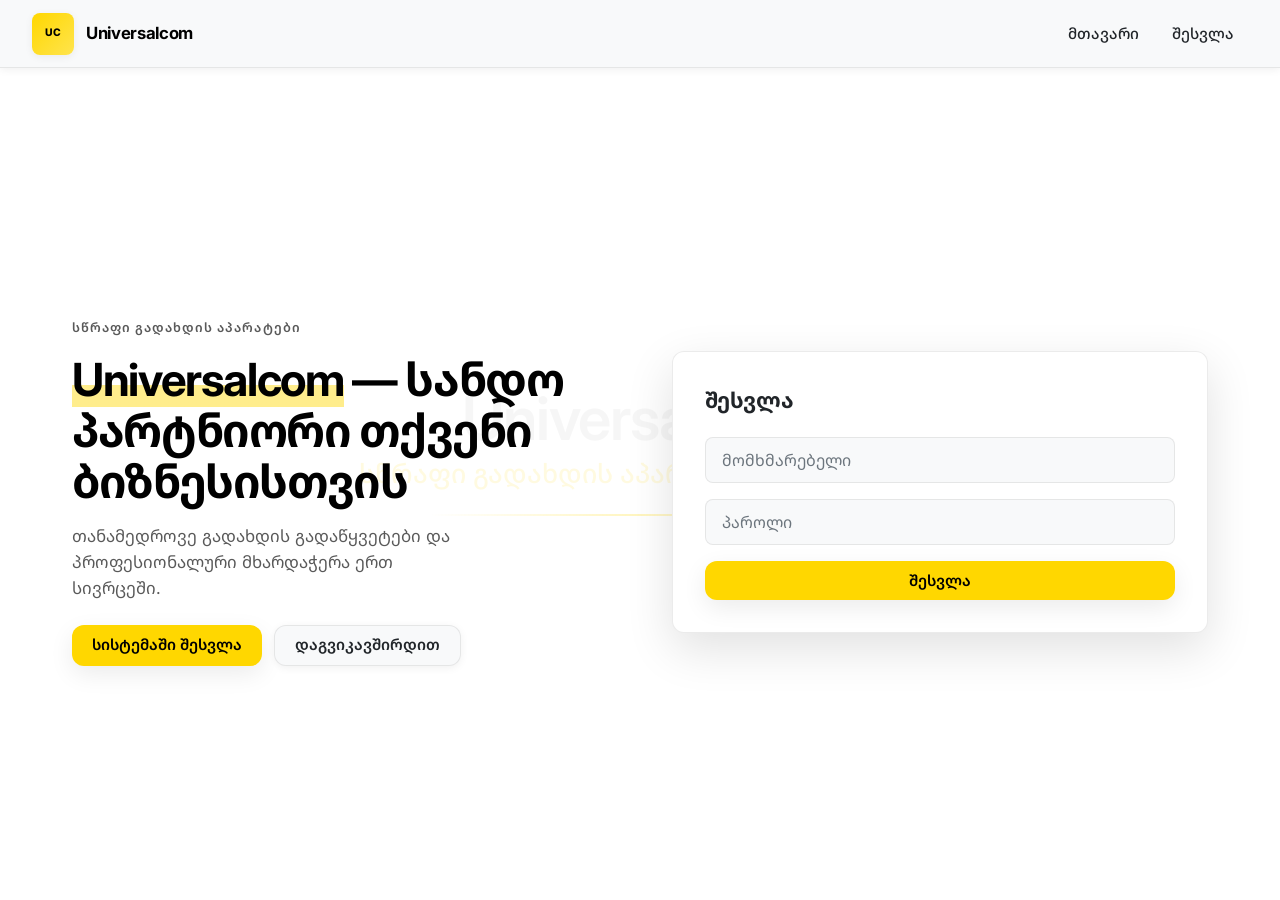
==== commit 681056e9: "Improve frontend UI and add dark mode" ====
--- a/index.html
+++ b/index.html
@@ -11,6 +11,7 @@
   <link rel="stylesheet" href="style.css">
 </head>
 <body class="dark">
+<!-- OpenCode edit test -->
   <div class="watermark" aria-hidden="true">
     <span class="watermark__line">Universalcom</span>
     <span class="watermark__line watermark__line--secondary">სწრაფი გადახდის აპარატების კომპანია</span>
@@ -69,5 +70,17 @@
   </div>
 
   <script src="app.js"></script>
+  <script>
+    // Theme toggle
+    const savedTheme = localStorage.getItem('theme');
+    const prefersDark = window.matchMedia('(prefers-color-scheme: dark)').matches;
+    
+    // Set initial theme
+    if (savedTheme) {
+      document.body.dataset.theme = savedTheme;
+    } else if (prefersDark) {
+      document.body.dataset.theme = 'dark';
+    }
+  </script>
 </body>
 </html>
--- a/style.css
+++ b/style.css
@@ -17,6 +17,39 @@
   --transition: 0.2s ease;
 }
 
+/* Light theme defaults — applied when no data-theme set */
+:root {
+  --bg-primary: #ffffff;
+  --bg-secondary: #f8f9fa;
+  --surface: #ffffff;
+  --surface-hover: #e9ecef;
+  --text-primary: #212529;
+  --text-secondary: #6c757d;
+  --border: rgba(0, 0, 0, 0.08);
+  --accent: #ffd700;
+  --success: #28a745;
+  --warning: #ffc107;
+  --danger: #dc3545;
+}
+
+[data-theme="dark"] {
+  --bg-primary: #1a1f26;
+  --bg-secondary: #242a31;
+  --surface: #2a3038;
+  --surface-hover: #353d47;
+  --text-primary: #e9eef5;
+  --text-secondary: #a8acd1;
+  --border: rgba(255, 255, 255, 0.08);
+  --accent: #ffd700;
+  --success: #3ddf6b;
+  --warning: #ffbf36;
+  --danger: #ff6b6b;
+  --color-white: #1a1f26;
+  --color-black: #e9eef5;
+  --color-text-muted: rgba(255, 255, 255, 0.65);
+  --color-border: rgba(255, 255, 255, 0.08);
+}
+
 *,
 *::before,
 *::after {
@@ -45,14 +78,9 @@
   font-family: var(--font-sans);
   font-size: 1rem;
   line-height: 1.55;
-  color: var(--color-black);
-  background-color: var(--color-white);
+  color: var(--text-primary);
+  background-color: var(--bg-primary);
   -webkit-font-smoothing: antialiased;
-}
-
-body.dark {
-  background-color: var(--color-white);
-  color: var(--color-black);
 }
 
 /* Decorative watermark */
@@ -122,8 +150,8 @@
   justify-content: space-between;
   gap: 1rem;
   padding: 0 clamp(1rem, 4vw, 2rem);
-  background: rgba(255, 255, 255, 0.92);
-  border-bottom: 1px solid var(--color-border);
+  background: var(--bg-secondary);
+  border-bottom: 1px solid var(--border);
   backdrop-filter: blur(12px);
   -webkit-backdrop-filter: blur(12px);
   box-shadow: var(--shadow-sm);
@@ -165,9 +193,9 @@
   width: 44px;
   height: 44px;
   padding: 0;
-  border: 1px solid var(--color-border);
+  border: 1px solid var(--border);
   border-radius: var(--radius-sm);
-  background: var(--color-white);
+  background: var(--bg-primary);
   cursor: pointer;
   align-items: center;
   justify-content: center;
@@ -178,7 +206,7 @@
 }
 
 .nav__toggle:hover {
-  background: rgba(255, 215, 0, 0.12);
+  background: var(--surface-hover);
   box-shadow: var(--shadow-md);
 }
 
@@ -217,7 +245,7 @@
   align-items: center;
   padding: 0.5rem 0.9rem;
   border-radius: var(--radius-sm);
-  color: var(--color-black);
+  color: var(--text-primary);
   text-decoration: none;
   font-weight: 500;
   font-size: 0.95rem;
@@ -225,8 +253,8 @@
 }
 
 .nav__link:hover {
-  background: rgba(255, 215, 0, 0.18);
-  color: var(--color-black);
+  background: var(--surface-hover);
+  color: var(--text-primary);
 }
 
 .nav__link--btn {
@@ -274,7 +302,7 @@
 }
 
 .btn--primary {
-  background: var(--color-yellow);
+  background: var(--accent);
   color: var(--color-black);
   box-shadow: var(--shadow-md);
 }
@@ -285,13 +313,13 @@
 }
 
 .btn--ghost {
-  background: var(--color-white);
-  color: var(--color-black);
-  border: 1px solid var(--color-border);
+  background: var(--bg-secondary);
+  color: var(--text-primary);
+  border: 1px solid var(--border);
 }
 
 .btn--ghost:hover {
-  background: rgba(255, 215, 0, 0.12);
+  background: var(--surface-hover);
   box-shadow: var(--shadow-md);
 }
 
@@ -398,24 +426,24 @@
   padding: 0.75rem 1rem;
   font-family: var(--font-sans);
   font-size: 1rem;
-  color: var(--color-black);
-  background: var(--color-white);
-  border: 1px solid var(--color-border);
+  color: var(--text-primary);
+  background: var(--bg-secondary);
+  border: 1px solid var(--border);
   border-radius: var(--radius-sm);
   transition: border-color var(--transition), box-shadow var(--transition);
 }
 
 .input::placeholder {
-  color: rgba(0, 0, 0, 0.4);
+  color: var(--text-secondary);
 }
 
 .input:hover {
-  border-color: rgba(0, 0, 0, 0.15);
+  border-color: var(--border);
 }
 
 .input:focus {
   outline: none;
-  border-color: var(--color-yellow);
+  border-color: var(--accent);
   box-shadow: 0 0 0 3px rgba(255, 215, 0, 0.35);
 }
 
@@ -443,11 +471,11 @@
 
 /* Legacy login box (if used elsewhere) */
 .login-box {
-  background: var(--color-white);
+  background: var(--surface);
   border-radius: var(--radius-md);
   padding: 2rem;
   box-shadow: var(--shadow-lg);
-  border: 1px solid var(--color-border);
+  border: 1px solid var(--border);
   max-width: 400px;
   margin: 2rem auto;
 }
@@ -1031,84 +1059,46 @@
   display: flex;
   flex-direction: column;
   padding: 2rem 1.15rem 1.25rem;
-  border-right: 1px solid var(--workspace-border);
-}
-
-.workspace-sidebar__label,
-.workspace-kicker {
-  display: inline-block;
-  color: var(--workspace-muted);
-  font-size: 0.68rem;
-  font-weight: 700;
-  letter-spacing: 0.1em;
-  text-transform: uppercase;
-}
-
-.workspace-nav {
-  display: grid;
-  gap: 0.3rem;
-  margin-top: 0.75rem;
-}
-
-.workspace-nav__item {
-  display: flex;
-  align-items: center;
-  gap: 0.65rem;
-  padding: 0.7rem 0.75rem;
-  border: 1px solid transparent;
-  border-radius: var(--radius-sm);
-  background: transparent;
-  color: #353b42;
+  border-right: 1px solid var(--border);
+}
+
+.workspace-user {
+  gap: 0.6rem;
+  padding: 0.3rem 0.45rem 0.3rem 0.35rem;
+  border: 1px solid var(--border);
+  border-radius: 999px;
+  background: var(--surface);
+  color: var(--text-primary);
   cursor: pointer;
-  font: 600 0.88rem/1.2 var(--font-sans);
   text-align: left;
-  transition: background var(--transition), border-color var(--transition);
-}
-
-.workspace-nav__item span {
-  width: 1.2rem;
-  color: var(--workspace-muted);
-  font-size: 1rem;
-  text-align: center;
-}
-
-.workspace-nav__item:hover,
-.workspace-nav__item.is-active {
-  border-color: rgba(255, 215, 0, 0.4);
-  background: rgba(255, 215, 0, 0.16);
-  color: var(--color-black);
-}
-
-.workspace-sidebar__help {
-  display: grid;
-  grid-template-columns: auto 1fr;
-  gap: 0.6rem;
-  margin-top: auto;
-  padding: 1rem 0.75rem;
-  border: 1px solid var(--workspace-border);
-  border-radius: var(--radius-md);
-  background: rgba(255, 255, 255, 0.78);
-}
-
-.workspace-sidebar__help-icon {
-  display: grid;
-  width: 1.25rem;
-  height: 1.25rem;
+}
+
+.workspace-user:hover {
+  background: var(--surface-hover);
+}
+
+.workspace-user__avatar,
+.workload-row__avatar {
+  display: grid;
+  width: 2.15rem;
+  height: 2.15rem;
   place-items: center;
   border-radius: 50%;
-  background: var(--color-yellow);
-  font-size: 0.72rem;
+  background: var(--accent);
+  color: var(--color-black);
+  font-size: 0.75rem;
   font-weight: 800;
 }
 
-.workspace-sidebar__help p {
-  margin: 0;
-  color: var(--workspace-muted);
-  font-size: 0.74rem;
-  line-height: 1.5;
-}
-
-.workspace-sidebar__help strong { color: var(--color-black); }
+.workspace-user__copy {
+  display: grid;
+  gap: 0.05rem;
+  padding-right: 0.25rem;
+  line-height: 1.1;
+}
+
+.workspace-user__copy strong { font-size: 0.78rem; }
+.workspace-user__copy small { color: var(--text-secondary); font-size: 0.68rem; }
 
 .workspace-main {
   min-width: 0;
@@ -1160,17 +1150,17 @@
   gap: 0.25rem;
   min-height: 9.2rem;
   padding: 1.15rem;
-  border: 1px solid var(--workspace-border);
+  border: 1px solid var(--border);
   border-radius: var(--radius-md);
-  background: rgba(255, 255, 255, 0.87);
+  background: var(--surface);
   box-shadow: var(--shadow-sm);
 }
 
-.metric-card--yellow { background: #ffdb1f; border-color: #ffdb1f; }
+.metric-card--yellow { background: var(--accent); border-color: var(--accent); }
 .metric-card--alert { background: #fff8e8; border-color: #f2dca5; }
 
 .metric-card__label,
-.metric-card__note { color: var(--workspace-muted); font-size: 0.77rem; font-weight: 600; }
+.metric-card__note { color: var(--text-secondary); font-size: 0.77rem; font-weight: 600; }
 .metric-card--yellow .metric-card__label,
 .metric-card--yellow .metric-card__note { color: rgba(0, 0, 0, 0.65); }
 .metric-card strong { align-self: center; font-size: clamp(1.8rem, 3vw, 2.35rem); letter-spacing: -0.06em; }
@@ -1297,15 +1287,15 @@
 .kanban-column {
   min-height: 17rem;
   padding: 0.75rem;
-  border: 1px solid var(--workspace-border);
+  border: 1px solid var(--border);
   border-radius: var(--radius-md);
-  background: rgba(255, 255, 255, 0.72);
+  background: var(--surface);
   transition: background var(--transition), border-color var(--transition), box-shadow var(--transition);
 }
 
 .kanban-column.is-drop-target {
   border-color: rgba(230, 194, 0, 0.9);
-  background: rgba(255, 215, 0, 0.16);
+  background: var(--surface-hover);
   box-shadow: inset 0 0 0 1px rgba(255, 215, 0, 0.28);
 }
 
@@ -1329,9 +1319,9 @@
 
 .task-card {
   padding: 0.85rem;
-  border: 1px solid var(--workspace-border);
+  border: 1px solid var(--border);
   border-radius: 10px;
-  background: var(--color-white);
+  background: var(--surface);
   box-shadow: 0 2px 6px rgba(0, 0, 0, 0.035);
   transition: box-shadow var(--transition), transform var(--transition);
   cursor: grab;
@@ -1341,11 +1331,11 @@
 .task-card:active { cursor: grabbing; }
 .task-card.is-dragging { opacity: 0.42; transform: rotate(1.5deg) scale(0.98); }
 .task-card__topline, .task-card__meta { display: flex; align-items: center; justify-content: space-between; gap: 0.5rem; }
-.task-card__more { padding: 0.05rem 0.2rem; border: 0; background: transparent; color: var(--workspace-muted); cursor: pointer; letter-spacing: 0.08em; }
+.task-card__more { padding: 0.05rem 0.2rem; border: 0; background: transparent; color: var(--text-secondary); cursor: pointer; letter-spacing: 0.08em; }
 .task-card__body { width: 100%; padding: 0; border: 0; background: transparent; color: var(--color-black); cursor: pointer; text-align: left; }
 .task-card__body h3 { margin: 0.75rem 0 0; font-size: 0.9rem; line-height: 1.35; }
-.task-card__body p { display: -webkit-box; margin: 0.45rem 0 0; overflow: hidden; color: var(--workspace-muted); font-size: 0.76rem; line-height: 1.45; -webkit-box-orient: vertical; -webkit-line-clamp: 2; }
-.task-card__meta { align-items: flex-start; flex-direction: column; margin-top: 0.85rem; color: var(--workspace-muted); font-size: 0.7rem; }
+.task-card__body p { display: -webkit-box; margin: 0.45rem 0 0; overflow: hidden; color: var(--text-secondary); font-size: 0.76rem; line-height: 1.45; -webkit-box-orient: vertical; -webkit-line-clamp: 2; }
+.task-card__meta { align-items: flex-start; flex-direction: column; margin-top: 0.85rem; color: var(--text-secondary); font-size: 0.7rem; }
 .task-card__due.is-overdue, .is-overdue { color: #c14d31; }
 
 .priority-badge,
@@ -1371,21 +1361,21 @@
   width: min(44rem, calc(100vw - 2rem));
   max-height: min(46rem, calc(100vh - 2rem));
   padding: 0;
-  border: 1px solid var(--workspace-border);
+  border: 1px solid var(--border);
   border-radius: 1rem;
   box-shadow: 0 24px 70px rgba(0, 0, 0, 0.22);
 }
 
-.task-dialog::backdrop { background: rgba(20, 25, 30, 0.36); backdrop-filter: blur(3px); }
+.task-dialog::backdrop { background: rgba(0, 0, 0, 0.4); backdrop-filter: blur(3px); }
 .task-dialog__form { padding: clamp(1.2rem, 3vw, 1.75rem); }
-.task-dialog__header { align-items: flex-start; padding-bottom: 1.15rem; border-bottom: 1px solid var(--workspace-border); }
-.dialog-close { display: grid; width: 2rem; height: 2rem; place-items: center; border: 0; border-radius: 50%; background: #f0f1ed; color: var(--color-black); cursor: pointer; font-size: 1.4rem; line-height: 1; }
+.task-dialog__header { align-items: flex-start; padding-bottom: 1.15rem; border-bottom: 1px solid var(--border); }
+.dialog-close { display: grid; width: 2rem; height: 2rem; place-items: center; border: 0; border-radius: 50%; background: var(--surface); color: var(--text-primary); cursor: pointer; font-size: 1.4rem; line-height: 1; }
 .task-dialog__grid { display: grid; grid-template-columns: repeat(2, minmax(0, 1fr)); gap: 0 0.85rem; padding-top: 1.2rem; }
 .task-dialog__grid .form-group { gap: 0.4rem; }
-.task-dialog__grid .form-group > span { color: var(--workspace-muted); font-size: 0.78rem; font-weight: 700; }
+.task-dialog__grid .form-group > span { color: var(--text-secondary); font-size: 0.78rem; font-weight: 700; }
 .task-dialog__wide { grid-column: 1 / -1; }
 .task-dialog__textarea { min-height: 6.5rem; resize: vertical; }
-.task-dialog__footer { justify-content: flex-end; padding-top: 1.15rem; border-top: 1px solid var(--workspace-border); }
+.task-dialog__footer { justify-content: flex-end; padding-top: 1.15rem; border-top: 1px solid var(--border); }
 
 .toast {
   position: fixed;
@@ -1395,8 +1385,8 @@
   max-width: min(22rem, calc(100vw - 2.5rem));
   padding: 0.8rem 1rem;
   border-radius: var(--radius-sm);
-  background: #26332b;
-  color: var(--color-white);
+  background: var(--surface);
+  color: var(--text-primary);
   box-shadow: var(--shadow-lg);
   font-size: 0.85rem;
   opacity: 0;
@@ -1405,7 +1395,7 @@
   transition: opacity var(--transition), transform var(--transition);
 }
 
-.toast--error { background: #9d392d; }
+.toast--error { background: var(--danger); color: #ffffff; }
 .toast.is-visible { opacity: 1; transform: translateY(0); }
 
 @media (max-width: 1020px) {
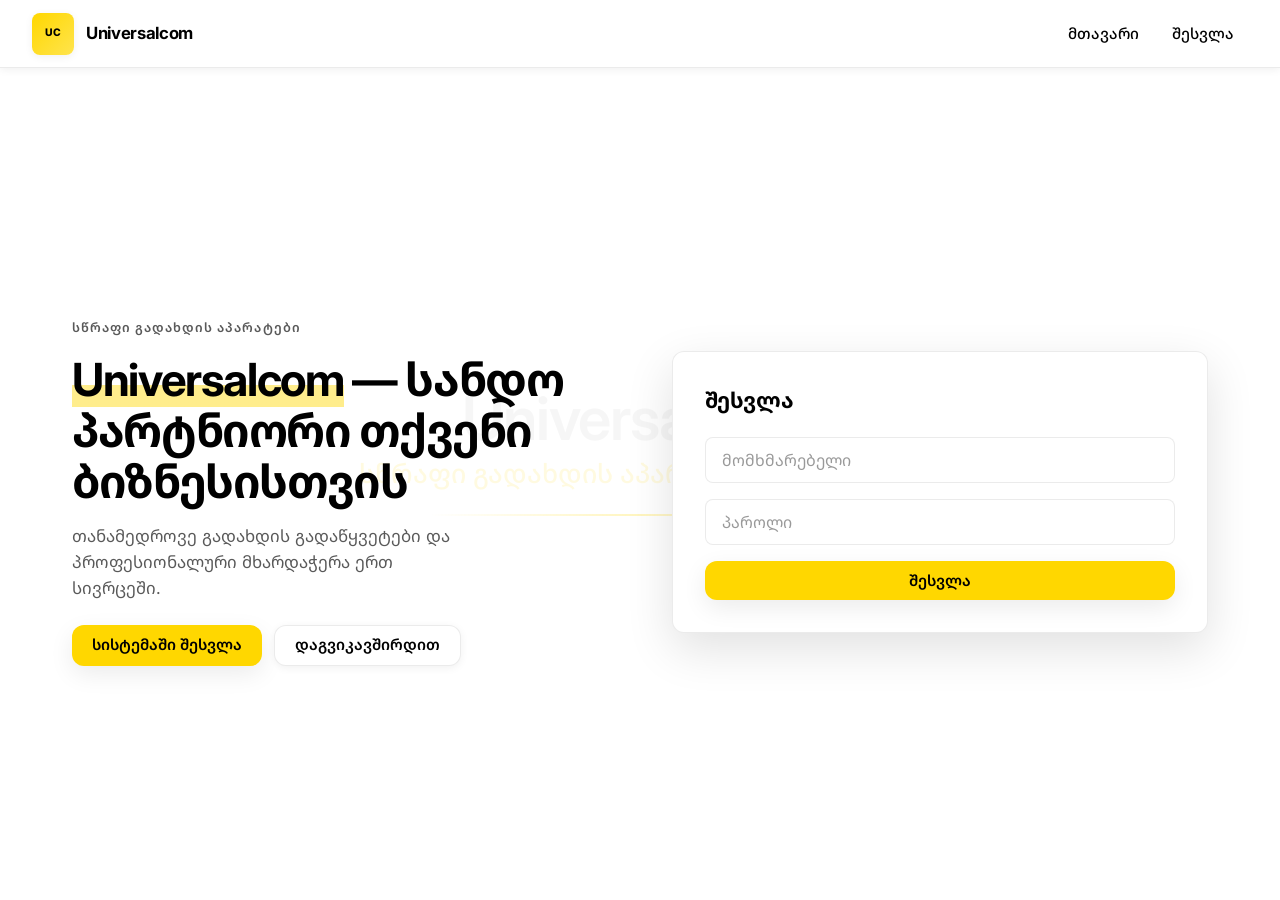
==== commit 9e81419c: "Revert "Improve frontend UI and add dark mode" This reverts commit 681056e9169f0a71e4df0fd48f7a68856" ====
--- a/index.html
+++ b/index.html
@@ -11,7 +11,6 @@
   <link rel="stylesheet" href="style.css">
 </head>
 <body class="dark">
-<!-- OpenCode edit test -->
   <div class="watermark" aria-hidden="true">
     <span class="watermark__line">Universalcom</span>
     <span class="watermark__line watermark__line--secondary">სწრაფი გადახდის აპარატების კომპანია</span>
@@ -70,17 +69,5 @@
   </div>
 
   <script src="app.js"></script>
-  <script>
-    // Theme toggle
-    const savedTheme = localStorage.getItem('theme');
-    const prefersDark = window.matchMedia('(prefers-color-scheme: dark)').matches;
-    
-    // Set initial theme
-    if (savedTheme) {
-      document.body.dataset.theme = savedTheme;
-    } else if (prefersDark) {
-      document.body.dataset.theme = 'dark';
-    }
-  </script>
 </body>
 </html>
--- a/style.css
+++ b/style.css
@@ -17,39 +17,6 @@
   --transition: 0.2s ease;
 }
 
-/* Light theme defaults — applied when no data-theme set */
-:root {
-  --bg-primary: #ffffff;
-  --bg-secondary: #f8f9fa;
-  --surface: #ffffff;
-  --surface-hover: #e9ecef;
-  --text-primary: #212529;
-  --text-secondary: #6c757d;
-  --border: rgba(0, 0, 0, 0.08);
-  --accent: #ffd700;
-  --success: #28a745;
-  --warning: #ffc107;
-  --danger: #dc3545;
-}
-
-[data-theme="dark"] {
-  --bg-primary: #1a1f26;
-  --bg-secondary: #242a31;
-  --surface: #2a3038;
-  --surface-hover: #353d47;
-  --text-primary: #e9eef5;
-  --text-secondary: #a8acd1;
-  --border: rgba(255, 255, 255, 0.08);
-  --accent: #ffd700;
-  --success: #3ddf6b;
-  --warning: #ffbf36;
-  --danger: #ff6b6b;
-  --color-white: #1a1f26;
-  --color-black: #e9eef5;
-  --color-text-muted: rgba(255, 255, 255, 0.65);
-  --color-border: rgba(255, 255, 255, 0.08);
-}
-
 *,
 *::before,
 *::after {
@@ -78,9 +45,14 @@
   font-family: var(--font-sans);
   font-size: 1rem;
   line-height: 1.55;
-  color: var(--text-primary);
-  background-color: var(--bg-primary);
+  color: var(--color-black);
+  background-color: var(--color-white);
   -webkit-font-smoothing: antialiased;
+}
+
+body.dark {
+  background-color: var(--color-white);
+  color: var(--color-black);
 }
 
 /* Decorative watermark */
@@ -150,8 +122,8 @@
   justify-content: space-between;
   gap: 1rem;
   padding: 0 clamp(1rem, 4vw, 2rem);
-  background: var(--bg-secondary);
-  border-bottom: 1px solid var(--border);
+  background: rgba(255, 255, 255, 0.92);
+  border-bottom: 1px solid var(--color-border);
   backdrop-filter: blur(12px);
   -webkit-backdrop-filter: blur(12px);
   box-shadow: var(--shadow-sm);
@@ -193,9 +165,9 @@
   width: 44px;
   height: 44px;
   padding: 0;
-  border: 1px solid var(--border);
+  border: 1px solid var(--color-border);
   border-radius: var(--radius-sm);
-  background: var(--bg-primary);
+  background: var(--color-white);
   cursor: pointer;
   align-items: center;
   justify-content: center;
@@ -206,7 +178,7 @@
 }
 
 .nav__toggle:hover {
-  background: var(--surface-hover);
+  background: rgba(255, 215, 0, 0.12);
   box-shadow: var(--shadow-md);
 }
 
@@ -245,7 +217,7 @@
   align-items: center;
   padding: 0.5rem 0.9rem;
   border-radius: var(--radius-sm);
-  color: var(--text-primary);
+  color: var(--color-black);
   text-decoration: none;
   font-weight: 500;
   font-size: 0.95rem;
@@ -253,8 +225,8 @@
 }
 
 .nav__link:hover {
-  background: var(--surface-hover);
-  color: var(--text-primary);
+  background: rgba(255, 215, 0, 0.18);
+  color: var(--color-black);
 }
 
 .nav__link--btn {
@@ -302,7 +274,7 @@
 }
 
 .btn--primary {
-  background: var(--accent);
+  background: var(--color-yellow);
   color: var(--color-black);
   box-shadow: var(--shadow-md);
 }
@@ -313,13 +285,13 @@
 }
 
 .btn--ghost {
-  background: var(--bg-secondary);
-  color: var(--text-primary);
-  border: 1px solid var(--border);
+  background: var(--color-white);
+  color: var(--color-black);
+  border: 1px solid var(--color-border);
 }
 
 .btn--ghost:hover {
-  background: var(--surface-hover);
+  background: rgba(255, 215, 0, 0.12);
   box-shadow: var(--shadow-md);
 }
 
@@ -426,24 +398,24 @@
   padding: 0.75rem 1rem;
   font-family: var(--font-sans);
   font-size: 1rem;
-  color: var(--text-primary);
-  background: var(--bg-secondary);
-  border: 1px solid var(--border);
+  color: var(--color-black);
+  background: var(--color-white);
+  border: 1px solid var(--color-border);
   border-radius: var(--radius-sm);
   transition: border-color var(--transition), box-shadow var(--transition);
 }
 
 .input::placeholder {
-  color: var(--text-secondary);
+  color: rgba(0, 0, 0, 0.4);
 }
 
 .input:hover {
-  border-color: var(--border);
+  border-color: rgba(0, 0, 0, 0.15);
 }
 
 .input:focus {
   outline: none;
-  border-color: var(--accent);
+  border-color: var(--color-yellow);
   box-shadow: 0 0 0 3px rgba(255, 215, 0, 0.35);
 }
 
@@ -471,11 +443,11 @@
 
 /* Legacy login box (if used elsewhere) */
 .login-box {
-  background: var(--surface);
+  background: var(--color-white);
   border-radius: var(--radius-md);
   padding: 2rem;
   box-shadow: var(--shadow-lg);
-  border: 1px solid var(--border);
+  border: 1px solid var(--color-border);
   max-width: 400px;
   margin: 2rem auto;
 }
@@ -1059,46 +1031,84 @@
   display: flex;
   flex-direction: column;
   padding: 2rem 1.15rem 1.25rem;
-  border-right: 1px solid var(--border);
-}
-
-.workspace-user {
+  border-right: 1px solid var(--workspace-border);
+}
+
+.workspace-sidebar__label,
+.workspace-kicker {
+  display: inline-block;
+  color: var(--workspace-muted);
+  font-size: 0.68rem;
+  font-weight: 700;
+  letter-spacing: 0.1em;
+  text-transform: uppercase;
+}
+
+.workspace-nav {
+  display: grid;
+  gap: 0.3rem;
+  margin-top: 0.75rem;
+}
+
+.workspace-nav__item {
+  display: flex;
+  align-items: center;
+  gap: 0.65rem;
+  padding: 0.7rem 0.75rem;
+  border: 1px solid transparent;
+  border-radius: var(--radius-sm);
+  background: transparent;
+  color: #353b42;
+  cursor: pointer;
+  font: 600 0.88rem/1.2 var(--font-sans);
+  text-align: left;
+  transition: background var(--transition), border-color var(--transition);
+}
+
+.workspace-nav__item span {
+  width: 1.2rem;
+  color: var(--workspace-muted);
+  font-size: 1rem;
+  text-align: center;
+}
+
+.workspace-nav__item:hover,
+.workspace-nav__item.is-active {
+  border-color: rgba(255, 215, 0, 0.4);
+  background: rgba(255, 215, 0, 0.16);
+  color: var(--color-black);
+}
+
+.workspace-sidebar__help {
+  display: grid;
+  grid-template-columns: auto 1fr;
   gap: 0.6rem;
-  padding: 0.3rem 0.45rem 0.3rem 0.35rem;
-  border: 1px solid var(--border);
-  border-radius: 999px;
-  background: var(--surface);
-  color: var(--text-primary);
-  cursor: pointer;
-  text-align: left;
-}
-
-.workspace-user:hover {
-  background: var(--surface-hover);
-}
-
-.workspace-user__avatar,
-.workload-row__avatar {
-  display: grid;
-  width: 2.15rem;
-  height: 2.15rem;
+  margin-top: auto;
+  padding: 1rem 0.75rem;
+  border: 1px solid var(--workspace-border);
+  border-radius: var(--radius-md);
+  background: rgba(255, 255, 255, 0.78);
+}
+
+.workspace-sidebar__help-icon {
+  display: grid;
+  width: 1.25rem;
+  height: 1.25rem;
   place-items: center;
   border-radius: 50%;
-  background: var(--accent);
-  color: var(--color-black);
-  font-size: 0.75rem;
+  background: var(--color-yellow);
+  font-size: 0.72rem;
   font-weight: 800;
 }
 
-.workspace-user__copy {
-  display: grid;
-  gap: 0.05rem;
-  padding-right: 0.25rem;
-  line-height: 1.1;
-}
-
-.workspace-user__copy strong { font-size: 0.78rem; }
-.workspace-user__copy small { color: var(--text-secondary); font-size: 0.68rem; }
+.workspace-sidebar__help p {
+  margin: 0;
+  color: var(--workspace-muted);
+  font-size: 0.74rem;
+  line-height: 1.5;
+}
+
+.workspace-sidebar__help strong { color: var(--color-black); }
 
 .workspace-main {
   min-width: 0;
@@ -1150,17 +1160,17 @@
   gap: 0.25rem;
   min-height: 9.2rem;
   padding: 1.15rem;
-  border: 1px solid var(--border);
+  border: 1px solid var(--workspace-border);
   border-radius: var(--radius-md);
-  background: var(--surface);
+  background: rgba(255, 255, 255, 0.87);
   box-shadow: var(--shadow-sm);
 }
 
-.metric-card--yellow { background: var(--accent); border-color: var(--accent); }
+.metric-card--yellow { background: #ffdb1f; border-color: #ffdb1f; }
 .metric-card--alert { background: #fff8e8; border-color: #f2dca5; }
 
 .metric-card__label,
-.metric-card__note { color: var(--text-secondary); font-size: 0.77rem; font-weight: 600; }
+.metric-card__note { color: var(--workspace-muted); font-size: 0.77rem; font-weight: 600; }
 .metric-card--yellow .metric-card__label,
 .metric-card--yellow .metric-card__note { color: rgba(0, 0, 0, 0.65); }
 .metric-card strong { align-self: center; font-size: clamp(1.8rem, 3vw, 2.35rem); letter-spacing: -0.06em; }
@@ -1287,15 +1297,15 @@
 .kanban-column {
   min-height: 17rem;
   padding: 0.75rem;
-  border: 1px solid var(--border);
+  border: 1px solid var(--workspace-border);
   border-radius: var(--radius-md);
-  background: var(--surface);
+  background: rgba(255, 255, 255, 0.72);
   transition: background var(--transition), border-color var(--transition), box-shadow var(--transition);
 }
 
 .kanban-column.is-drop-target {
   border-color: rgba(230, 194, 0, 0.9);
-  background: var(--surface-hover);
+  background: rgba(255, 215, 0, 0.16);
   box-shadow: inset 0 0 0 1px rgba(255, 215, 0, 0.28);
 }
 
@@ -1319,9 +1329,9 @@
 
 .task-card {
   padding: 0.85rem;
-  border: 1px solid var(--border);
+  border: 1px solid var(--workspace-border);
   border-radius: 10px;
-  background: var(--surface);
+  background: var(--color-white);
   box-shadow: 0 2px 6px rgba(0, 0, 0, 0.035);
   transition: box-shadow var(--transition), transform var(--transition);
   cursor: grab;
@@ -1331,11 +1341,11 @@
 .task-card:active { cursor: grabbing; }
 .task-card.is-dragging { opacity: 0.42; transform: rotate(1.5deg) scale(0.98); }
 .task-card__topline, .task-card__meta { display: flex; align-items: center; justify-content: space-between; gap: 0.5rem; }
-.task-card__more { padding: 0.05rem 0.2rem; border: 0; background: transparent; color: var(--text-secondary); cursor: pointer; letter-spacing: 0.08em; }
+.task-card__more { padding: 0.05rem 0.2rem; border: 0; background: transparent; color: var(--workspace-muted); cursor: pointer; letter-spacing: 0.08em; }
 .task-card__body { width: 100%; padding: 0; border: 0; background: transparent; color: var(--color-black); cursor: pointer; text-align: left; }
 .task-card__body h3 { margin: 0.75rem 0 0; font-size: 0.9rem; line-height: 1.35; }
-.task-card__body p { display: -webkit-box; margin: 0.45rem 0 0; overflow: hidden; color: var(--text-secondary); font-size: 0.76rem; line-height: 1.45; -webkit-box-orient: vertical; -webkit-line-clamp: 2; }
-.task-card__meta { align-items: flex-start; flex-direction: column; margin-top: 0.85rem; color: var(--text-secondary); font-size: 0.7rem; }
+.task-card__body p { display: -webkit-box; margin: 0.45rem 0 0; overflow: hidden; color: var(--workspace-muted); font-size: 0.76rem; line-height: 1.45; -webkit-box-orient: vertical; -webkit-line-clamp: 2; }
+.task-card__meta { align-items: flex-start; flex-direction: column; margin-top: 0.85rem; color: var(--workspace-muted); font-size: 0.7rem; }
 .task-card__due.is-overdue, .is-overdue { color: #c14d31; }
 
 .priority-badge,
@@ -1361,21 +1371,21 @@
   width: min(44rem, calc(100vw - 2rem));
   max-height: min(46rem, calc(100vh - 2rem));
   padding: 0;
-  border: 1px solid var(--border);
+  border: 1px solid var(--workspace-border);
   border-radius: 1rem;
   box-shadow: 0 24px 70px rgba(0, 0, 0, 0.22);
 }
 
-.task-dialog::backdrop { background: rgba(0, 0, 0, 0.4); backdrop-filter: blur(3px); }
+.task-dialog::backdrop { background: rgba(20, 25, 30, 0.36); backdrop-filter: blur(3px); }
 .task-dialog__form { padding: clamp(1.2rem, 3vw, 1.75rem); }
-.task-dialog__header { align-items: flex-start; padding-bottom: 1.15rem; border-bottom: 1px solid var(--border); }
-.dialog-close { display: grid; width: 2rem; height: 2rem; place-items: center; border: 0; border-radius: 50%; background: var(--surface); color: var(--text-primary); cursor: pointer; font-size: 1.4rem; line-height: 1; }
+.task-dialog__header { align-items: flex-start; padding-bottom: 1.15rem; border-bottom: 1px solid var(--workspace-border); }
+.dialog-close { display: grid; width: 2rem; height: 2rem; place-items: center; border: 0; border-radius: 50%; background: #f0f1ed; color: var(--color-black); cursor: pointer; font-size: 1.4rem; line-height: 1; }
 .task-dialog__grid { display: grid; grid-template-columns: repeat(2, minmax(0, 1fr)); gap: 0 0.85rem; padding-top: 1.2rem; }
 .task-dialog__grid .form-group { gap: 0.4rem; }
-.task-dialog__grid .form-group > span { color: var(--text-secondary); font-size: 0.78rem; font-weight: 700; }
+.task-dialog__grid .form-group > span { color: var(--workspace-muted); font-size: 0.78rem; font-weight: 700; }
 .task-dialog__wide { grid-column: 1 / -1; }
 .task-dialog__textarea { min-height: 6.5rem; resize: vertical; }
-.task-dialog__footer { justify-content: flex-end; padding-top: 1.15rem; border-top: 1px solid var(--border); }
+.task-dialog__footer { justify-content: flex-end; padding-top: 1.15rem; border-top: 1px solid var(--workspace-border); }
 
 .toast {
   position: fixed;
@@ -1385,8 +1395,8 @@
   max-width: min(22rem, calc(100vw - 2.5rem));
   padding: 0.8rem 1rem;
   border-radius: var(--radius-sm);
-  background: var(--surface);
-  color: var(--text-primary);
+  background: #26332b;
+  color: var(--color-white);
   box-shadow: var(--shadow-lg);
   font-size: 0.85rem;
   opacity: 0;
@@ -1395,7 +1405,7 @@
   transition: opacity var(--transition), transform var(--transition);
 }
 
-.toast--error { background: var(--danger); color: #ffffff; }
+.toast--error { background: #9d392d; }
 .toast.is-visible { opacity: 1; transform: translateY(0); }
 
 @media (max-width: 1020px) {
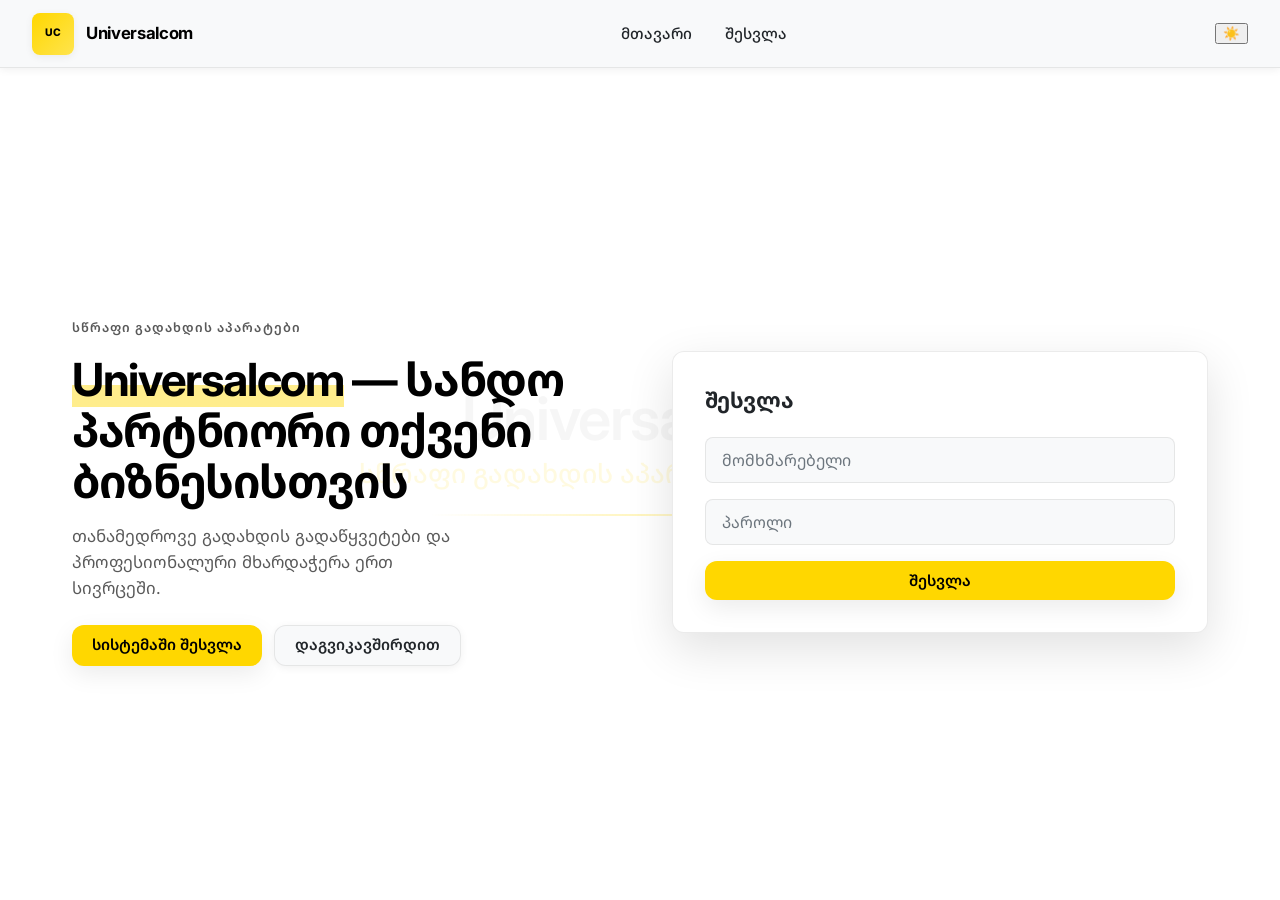
==== commit 1d2a7f9c: "frontend ui add dark mode NemoTron" ====
--- a/index.html
+++ b/index.html
@@ -34,6 +34,10 @@
           <li><a class="nav__link" href="#login">შესვლა</a></li>
         </ul>
       </nav>
+      <button type="button" class="theme-toggle" id="themeToggle" aria-label="témaცვლა" role="switch" data-theme="light">
+        <span aria-hidden="true">☀️</span>
+        <span aria-hidden="true">🌙</span>
+      </button>
     </header>
 
     <main id="hero" class="hero">
@@ -69,5 +73,35 @@
   </div>
 
   <script src="app.js"></script>
+  <script>
+    // Theme toggle
+    const savedTheme = localStorage.getItem('theme');
+    const prefersDark = window.matchMedia('(prefers-color-scheme: dark)').matches;
+    
+    // Set initial theme
+    if (savedTheme) {
+      document.body.dataset.theme = savedTheme;
+    } else if (prefersDark) {
+      document.body.dataset.theme = 'dark';
+    }
+    
+    // Update icon display
+    const themeToggle = document.getElementById('themeToggle');
+    function updateIcon() {
+      const isDark = document.body.dataset.theme === 'dark';
+      themeToggle.querySelector('span:first-child').style.display = isDark ? 'none' : 'inline';
+      themeToggle.querySelector('span:last-child').style.display = isDark ? 'inline' : 'none';
+    }
+    updateIcon();
+    
+    // Toggle theme
+    themeToggle.addEventListener('click', () => {
+      const currentTheme = document.body.dataset.theme;
+      const newTheme = currentTheme === 'dark' ? 'light' : 'dark';
+      document.body.dataset.theme = newTheme;
+      localStorage.setItem('theme', newTheme);
+      updateIcon();
+    });
+  </script>
 </body>
 </html>
--- a/style.css
+++ b/style.css
@@ -17,6 +17,39 @@
   --transition: 0.2s ease;
 }
 
+/* Light theme — applied when no data-theme set */
+:root {
+  --bg-primary: #ffffff;
+  --bg-secondary: #f8f9fa;
+  --surface: #ffffff;
+  --surface-hover: #e9ecef;
+  --text-primary: #212529;
+  --text-secondary: #6c757d;
+  --border: rgba(0, 0, 0, 0.08);
+  --accent: #ffd700;
+  --success: #28a745;
+  --warning: #ffc107;
+  --danger: #dc3545;
+}
+
+[data-theme="dark"] {
+  --bg-primary: #1a1f26;
+  --bg-secondary: #242a31;
+  --surface: #2a3038;
+  --surface-hover: #353d47;
+  --text-primary: #e9eef5;
+  --text-secondary: #a8acd1;
+  --border: rgba(255, 255, 255, 0.08);
+  --accent: #ffd700;
+  --success: #3ddf6b;
+  --warning: #ffbf36;
+  --danger: #ff6b6b;
+  --color-white: #1a1f26;
+  --color-black: #e9eef5;
+  --color-text-muted: rgba(255, 255, 255, 0.65);
+  --color-border: rgba(255, 255, 255, 0.08);
+}
+
 *,
 *::before,
 *::after {
@@ -45,14 +78,9 @@
   font-family: var(--font-sans);
   font-size: 1rem;
   line-height: 1.55;
-  color: var(--color-black);
-  background-color: var(--color-white);
+  color: var(--text-primary);
+  background-color: var(--bg-primary);
   -webkit-font-smoothing: antialiased;
-}
-
-body.dark {
-  background-color: var(--color-white);
-  color: var(--color-black);
 }
 
 /* Decorative watermark */
@@ -122,8 +150,8 @@
   justify-content: space-between;
   gap: 1rem;
   padding: 0 clamp(1rem, 4vw, 2rem);
-  background: rgba(255, 255, 255, 0.92);
-  border-bottom: 1px solid var(--color-border);
+  background: var(--bg-secondary);
+  border-bottom: 1px solid var(--border);
   backdrop-filter: blur(12px);
   -webkit-backdrop-filter: blur(12px);
   box-shadow: var(--shadow-sm);
@@ -165,9 +193,9 @@
   width: 44px;
   height: 44px;
   padding: 0;
-  border: 1px solid var(--color-border);
+  border: 1px solid var(--border);
   border-radius: var(--radius-sm);
-  background: var(--color-white);
+  background: var(--bg-primary);
   cursor: pointer;
   align-items: center;
   justify-content: center;
@@ -178,7 +206,7 @@
 }
 
 .nav__toggle:hover {
-  background: rgba(255, 215, 0, 0.12);
+  background: var(--surface-hover);
   box-shadow: var(--shadow-md);
 }
 
@@ -217,7 +245,7 @@
   align-items: center;
   padding: 0.5rem 0.9rem;
   border-radius: var(--radius-sm);
-  color: var(--color-black);
+  color: var(--text-primary);
   text-decoration: none;
   font-weight: 500;
   font-size: 0.95rem;
@@ -225,8 +253,8 @@
 }
 
 .nav__link:hover {
-  background: rgba(255, 215, 0, 0.18);
-  color: var(--color-black);
+  background: var(--surface-hover);
+  color: var(--text-primary);
 }
 
 .nav__link--btn {
@@ -274,7 +302,7 @@
 }
 
 .btn--primary {
-  background: var(--color-yellow);
+  background: var(--accent);
   color: var(--color-black);
   box-shadow: var(--shadow-md);
 }
@@ -285,13 +313,13 @@
 }
 
 .btn--ghost {
-  background: var(--color-white);
-  color: var(--color-black);
-  border: 1px solid var(--color-border);
+  background: var(--bg-secondary);
+  color: var(--text-primary);
+  border: 1px solid var(--border);
 }
 
 .btn--ghost:hover {
-  background: rgba(255, 215, 0, 0.12);
+  background: var(--surface-hover);
   box-shadow: var(--shadow-md);
 }
 
@@ -398,24 +426,24 @@
   padding: 0.75rem 1rem;
   font-family: var(--font-sans);
   font-size: 1rem;
-  color: var(--color-black);
-  background: var(--color-white);
-  border: 1px solid var(--color-border);
+  color: var(--text-primary);
+  background: var(--bg-secondary);
+  border: 1px solid var(--border);
   border-radius: var(--radius-sm);
   transition: border-color var(--transition), box-shadow var(--transition);
 }
 
 .input::placeholder {
-  color: rgba(0, 0, 0, 0.4);
+  color: var(--text-secondary);
 }
 
 .input:hover {
-  border-color: rgba(0, 0, 0, 0.15);
+  border-color: var(--border);
 }
 
 .input:focus {
   outline: none;
-  border-color: var(--color-yellow);
+  border-color: var(--accent);
   box-shadow: 0 0 0 3px rgba(255, 215, 0, 0.35);
 }
 
@@ -443,11 +471,11 @@
 
 /* Legacy login box (if used elsewhere) */
 .login-box {
-  background: var(--color-white);
+  background: var(--surface);
   border-radius: var(--radius-md);
   padding: 2rem;
   box-shadow: var(--shadow-lg);
-  border: 1px solid var(--color-border);
+  border: 1px solid var(--border);
   max-width: 400px;
   margin: 2rem auto;
 }
@@ -1031,84 +1059,46 @@
   display: flex;
   flex-direction: column;
   padding: 2rem 1.15rem 1.25rem;
-  border-right: 1px solid var(--workspace-border);
-}
-
-.workspace-sidebar__label,
-.workspace-kicker {
-  display: inline-block;
-  color: var(--workspace-muted);
-  font-size: 0.68rem;
-  font-weight: 700;
-  letter-spacing: 0.1em;
-  text-transform: uppercase;
-}
-
-.workspace-nav {
-  display: grid;
-  gap: 0.3rem;
-  margin-top: 0.75rem;
-}
-
-.workspace-nav__item {
-  display: flex;
-  align-items: center;
-  gap: 0.65rem;
-  padding: 0.7rem 0.75rem;
-  border: 1px solid transparent;
-  border-radius: var(--radius-sm);
-  background: transparent;
-  color: #353b42;
+  border-right: 1px var(--border);
+}
+
+.workspace-user {
+  gap: 0.6rem;
+  padding: 0.3rem 0.45rem 0.3rem 0.35rem;
+  border: 1px var(--border);
+  border-radius: 999px;
+  background: var(--surface);
+  color: var(--text-primary);
   cursor: pointer;
-  font: 600 0.88rem/1.2 var(--font-sans);
   text-align: left;
-  transition: background var(--transition), border-color var(--transition);
-}
-
-.workspace-nav__item span {
-  width: 1.2rem;
-  color: var(--workspace-muted);
-  font-size: 1rem;
-  text-align: center;
-}
-
-.workspace-nav__item:hover,
-.workspace-nav__item.is-active {
-  border-color: rgba(255, 215, 0, 0.4);
-  background: rgba(255, 215, 0, 0.16);
-  color: var(--color-black);
-}
-
-.workspace-sidebar__help {
-  display: grid;
-  grid-template-columns: auto 1fr;
-  gap: 0.6rem;
-  margin-top: auto;
-  padding: 1rem 0.75rem;
-  border: 1px solid var(--workspace-border);
-  border-radius: var(--radius-md);
-  background: rgba(255, 255, 255, 0.78);
-}
-
-.workspace-sidebar__help-icon {
-  display: grid;
-  width: 1.25rem;
-  height: 1.25rem;
+}
+
+.workspace-user:hover {
+  background: var(--surface-hover);
+}
+
+.workspace-user__avatar,
+.workload-row__avatar {
+  display: grid;
+  width: 2.15rem;
+  height: 2.15rem;
   place-items: center;
   border-radius: 50%;
-  background: var(--color-yellow);
-  font-size: 0.72rem;
+  background: var(--accent);
+  color: var(--color-black);
+  font-size: 0.75rem;
   font-weight: 800;
 }
 
-.workspace-sidebar__help p {
-  margin: 0;
-  color: var(--workspace-muted);
-  font-size: 0.74rem;
-  line-height: 1.5;
-}
-
-.workspace-sidebar__help strong { color: var(--color-black); }
+.workspace-user__copy {
+  display: grid;
+  gap: 0.05rem;
+  padding-right: 0.25rem;
+  line-height: 1.1;
+}
+
+.workspace-user__copy strong { font-size: 0.78rem; }
+.workspace-user__copy small { color: var(--text-secondary); font-size: 0.68rem; }
 
 .workspace-main {
   min-width: 0;
@@ -1160,17 +1150,17 @@
   gap: 0.25rem;
   min-height: 9.2rem;
   padding: 1.15rem;
-  border: 1px solid var(--workspace-border);
+  border: 1px var(--border);
   border-radius: var(--radius-md);
-  background: rgba(255, 255, 255, 0.87);
+  background: var(--surface);
   box-shadow: var(--shadow-sm);
 }
 
-.metric-card--yellow { background: #ffdb1f; border-color: #ffdb1f; }
+.metric-card--yellow { background: var(--accent); border-color: var(--accent); }
 .metric-card--alert { background: #fff8e8; border-color: #f2dca5; }
 
 .metric-card__label,
-.metric-card__note { color: var(--workspace-muted); font-size: 0.77rem; font-weight: 600; }
+.metric-card__note { color: var(--text-secondary); font-size: 0.77rem; font-weight: 600; }
 .metric-card--yellow .metric-card__label,
 .metric-card--yellow .metric-card__note { color: rgba(0, 0, 0, 0.65); }
 .metric-card strong { align-self: center; font-size: clamp(1.8rem, 3vw, 2.35rem); letter-spacing: -0.06em; }
@@ -1297,15 +1287,15 @@
 .kanban-column {
   min-height: 17rem;
   padding: 0.75rem;
-  border: 1px solid var(--workspace-border);
+  border: 1px var(--border);
   border-radius: var(--radius-md);
-  background: rgba(255, 255, 255, 0.72);
+  background: var(--surface);
   transition: background var(--transition), border-color var(--transition), box-shadow var(--transition);
 }
 
 .kanban-column.is-drop-target {
   border-color: rgba(230, 194, 0, 0.9);
-  background: rgba(255, 215, 0, 0.16);
+  background: var(--surface-hover);
   box-shadow: inset 0 0 0 1px rgba(255, 215, 0, 0.28);
 }
 
@@ -1329,9 +1319,9 @@
 
 .task-card {
   padding: 0.85rem;
-  border: 1px solid var(--workspace-border);
+  border: 1px var(--border);
   border-radius: 10px;
-  background: var(--color-white);
+  background: var(--surface);
   box-shadow: 0 2px 6px rgba(0, 0, 0, 0.035);
   transition: box-shadow var(--transition), transform var(--transition);
   cursor: grab;
@@ -1341,11 +1331,11 @@
 .task-card:active { cursor: grabbing; }
 .task-card.is-dragging { opacity: 0.42; transform: rotate(1.5deg) scale(0.98); }
 .task-card__topline, .task-card__meta { display: flex; align-items: center; justify-content: space-between; gap: 0.5rem; }
-.task-card__more { padding: 0.05rem 0.2rem; border: 0; background: transparent; color: var(--workspace-muted); cursor: pointer; letter-spacing: 0.08em; }
+.task-card__more { padding: 0.05rem 0.2rem; border: 0; background: transparent; color: var(--text-secondary); cursor: pointer; letter-spacing: 0.08em; }
 .task-card__body { width: 100%; padding: 0; border: 0; background: transparent; color: var(--color-black); cursor: pointer; text-align: left; }
 .task-card__body h3 { margin: 0.75rem 0 0; font-size: 0.9rem; line-height: 1.35; }
-.task-card__body p { display: -webkit-box; margin: 0.45rem 0 0; overflow: hidden; color: var(--workspace-muted); font-size: 0.76rem; line-height: 1.45; -webkit-box-orient: vertical; -webkit-line-clamp: 2; }
-.task-card__meta { align-items: flex-start; flex-direction: column; margin-top: 0.85rem; color: var(--workspace-muted); font-size: 0.7rem; }
+.task-card__body p { display: -webkit-box; margin: 0.45rem 0 0; overflow: hidden; color: var(--text-secondary); font-size: 0.76rem; line-height: 1.45; -webkit-box-orient: vertical; -webkit-line-clamp: 2; }
+.task-card__meta { align-items: flex-start; flex-direction: column; margin-top: 0.85rem; color: var(--text-secondary); font-size: 0.7rem; }
 .task-card__due.is-overdue, .is-overdue { color: #c14d31; }
 
 .priority-badge,
@@ -1371,21 +1361,21 @@
   width: min(44rem, calc(100vw - 2rem));
   max-height: min(46rem, calc(100vh - 2rem));
   padding: 0;
-  border: 1px solid var(--workspace-border);
+  border: 1px var(--border);
   border-radius: 1rem;
   box-shadow: 0 24px 70px rgba(0, 0, 0, 0.22);
 }
 
-.task-dialog::backdrop { background: rgba(20, 25, 30, 0.36); backdrop-filter: blur(3px); }
+.task-dialog::backdrop { background: rgba(0, 0, 0, 0.4); backdrop-filter: blur(3px); }
 .task-dialog__form { padding: clamp(1.2rem, 3vw, 1.75rem); }
-.task-dialog__header { align-items: flex-start; padding-bottom: 1.15rem; border-bottom: 1px solid var(--workspace-border); }
-.dialog-close { display: grid; width: 2rem; height: 2rem; place-items: center; border: 0; border-radius: 50%; background: #f0f1ed; color: var(--color-black); cursor: pointer; font-size: 1.4rem; line-height: 1; }
+.task-dialog__header { align-items: flex-start; padding-bottom: 1.15rem; border-bottom: 1px var(--border); }
+.dialog-close { display: grid; width: 2rem; height: 2rem; place-items: center; border: 0; border-radius: 50%; background: var(--surface); color: var(--text-primary); cursor: pointer; font-size: 1.4rem; line-height: 1; }
 .task-dialog__grid { display: grid; grid-template-columns: repeat(2, minmax(0, 1fr)); gap: 0 0.85rem; padding-top: 1.2rem; }
 .task-dialog__grid .form-group { gap: 0.4rem; }
-.task-dialog__grid .form-group > span { color: var(--workspace-muted); font-size: 0.78rem; font-weight: 700; }
+.task-dialog__grid .form-group > span { color: var(--text-secondary); font-size: 0.78rem; font-weight: 700; }
 .task-dialog__wide { grid-column: 1 / -1; }
 .task-dialog__textarea { min-height: 6.5rem; resize: vertical; }
-.task-dialog__footer { justify-content: flex-end; padding-top: 1.15rem; border-top: 1px solid var(--workspace-border); }
+.task-dialog__footer { justify-content: flex-end; padding-top: 1.15rem; border-top: 1px var(--border); }
 
 .toast {
   position: fixed;
@@ -1395,8 +1385,8 @@
   max-width: min(22rem, calc(100vw - 2.5rem));
   padding: 0.8rem 1rem;
   border-radius: var(--radius-sm);
-  background: #26332b;
-  color: var(--color-white);
+  background: var(--surface);
+  color: var(--text-primary);
   box-shadow: var(--shadow-lg);
   font-size: 0.85rem;
   opacity: 0;
@@ -1405,7 +1395,7 @@
   transition: opacity var(--transition), transform var(--transition);
 }
 
-.toast--error { background: #9d392d; }
+.toast--error { background: var(--danger); color: #ffffff; }
 .toast.is-visible { opacity: 1; transform: translateY(0); }
 
 @media (max-width: 1020px) {
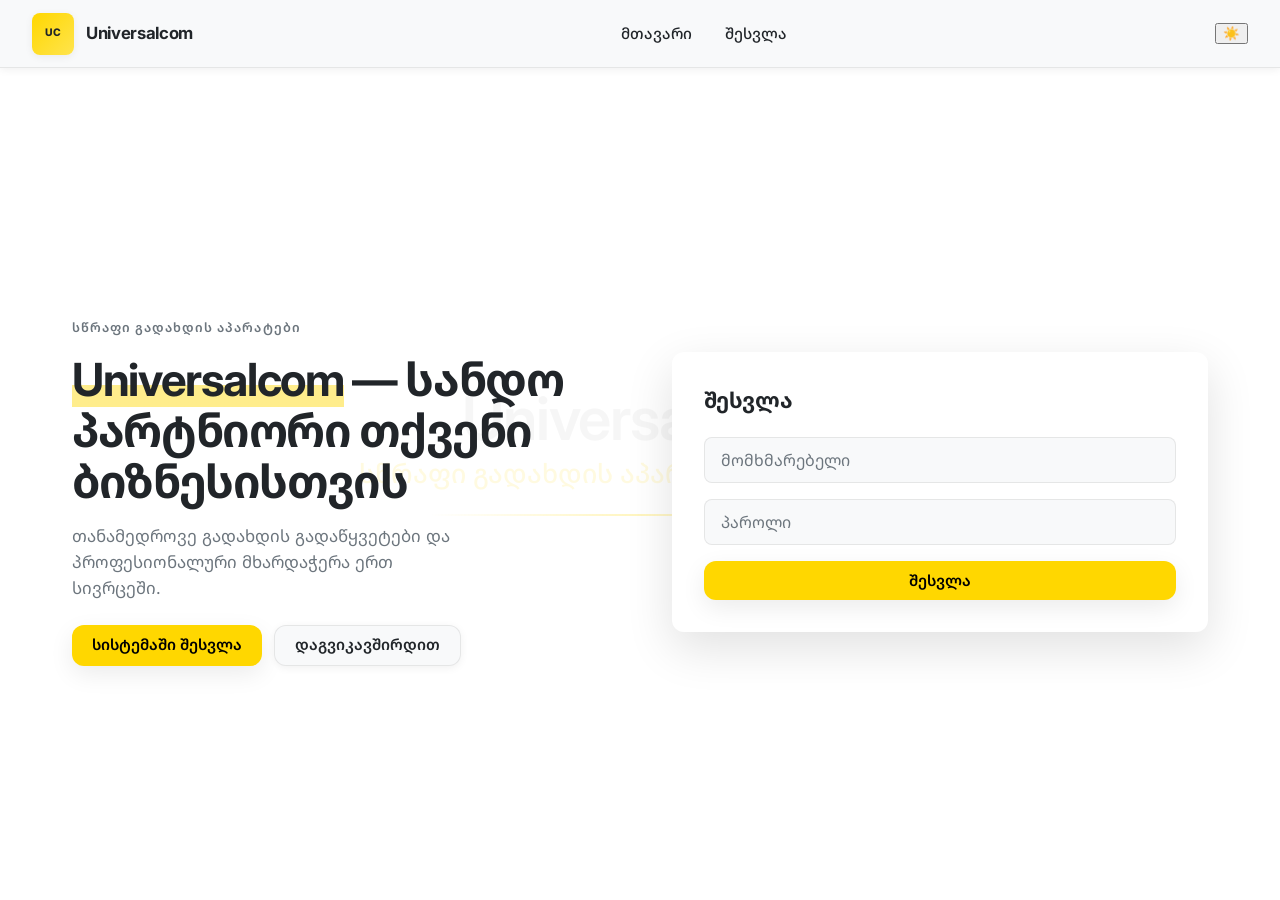
==== commit ea5603ce: "frontend ui/ux AI and add dark mode" ====
--- a/index.html
+++ b/index.html
@@ -10,7 +10,7 @@
   <link href="https://fonts.googleapis.com/css2?family=Inter:wght@400;500;600;700&family=Noto+Sans+Georgian:wght@400;500;600;700&display=swap" rel="stylesheet">
   <link rel="stylesheet" href="style.css">
 </head>
-<body class="dark">
+<body>
   <div class="watermark" aria-hidden="true">
     <span class="watermark__line">Universalcom</span>
     <span class="watermark__line watermark__line--secondary">სწრაფი გადახდის აპარატების კომპანია</span>
--- a/style.css
+++ b/style.css
@@ -162,7 +162,7 @@
   align-items: center;
   gap: 0.75rem;
   text-decoration: none;
-  color: var(--color-black);
+  color: var(--text-primary);
   font-weight: 700;
   font-size: 1.05rem;
   letter-spacing: -0.02em;
@@ -172,13 +172,13 @@
   width: 42px;
   height: 42px;
   border-radius: var(--radius-sm);
-  background: linear-gradient(135deg, var(--color-yellow) 0%, #ffe44d 100%);
+  background: linear-gradient(135deg, var(--accent) 0%, #ffe44d 100%);
   box-shadow: var(--shadow-sm);
   display: grid;
   place-items: center;
   font-size: 0.65rem;
   font-weight: 800;
-  color: var(--color-black);
+  color: var(--text-primary);
   flex-shrink: 0;
 }
 
@@ -214,7 +214,7 @@
   display: block;
   width: 20px;
   height: 2px;
-  background: var(--color-black);
+  background: var(--text-primary);
   border-radius: 1px;
   transition: transform var(--transition), opacity var(--transition);
 }
@@ -358,7 +358,7 @@
   font-weight: 600;
   text-transform: uppercase;
   letter-spacing: 0.08em;
-  color: var(--color-text-muted);
+  color: var(--text-secondary);
 }
 
 .hero__title {
@@ -367,7 +367,7 @@
   font-weight: 700;
   letter-spacing: -0.03em;
   line-height: 1.12;
-  color: var(--color-black);
+  color: var(--text-primary);
 }
 
 .hero__title-accent {
@@ -382,7 +382,7 @@
 .hero__lead {
   margin: 0;
   font-size: 1.05rem;
-  color: var(--color-text-muted);
+  color: var(--text-secondary);
   max-width: 36ch;
 }
 
@@ -394,11 +394,11 @@
 }
 
 .hero__card {
-  background: var(--color-white);
+  background: var(--surface);
   border-radius: var(--radius-md);
   padding: clamp(1.5rem, 4vw, 2rem);
   box-shadow: var(--shadow-lg);
-  border: 1px solid var(--color-border);
+  border: 1px var(--border);
   transition: box-shadow var(--transition), transform var(--transition);
 }
 
@@ -528,8 +528,8 @@
   width: min(var(--sidebar-width), 88vw);
   z-index: 90;
   padding: 1.25rem;
-  background: var(--color-white);
-  border-right: 1px solid var(--color-border);
+  background: var(--surface);
+  border-right: 1px var(--border);
   box-shadow: var(--shadow-md);
   display: flex;
   flex-direction: column;
@@ -549,7 +549,7 @@
     transform: none !important;
     width: auto;
     box-shadow: none;
-    border-right: 1px solid var(--color-border);
+    border-right: 1 var(--border);
   }
 
   .sidebar-backdrop {
@@ -563,12 +563,16 @@
   font-weight: 700;
   text-transform: uppercase;
   letter-spacing: 0.06em;
-  color: var(--color-text-muted);
+  color: var(--text-primary);
 }
 
 .sidebar .btn {
   justify-content: flex-start;
   width: 100%;
+}
+
+.sidebar .btn + .btn {
+  margin-top: 0;
 }
 
 .sidebar .btn + .btn {
@@ -596,11 +600,11 @@
 }
 
 .panel {
-  background: var(--color-white);
+  background: var(--surface);
   border-radius: var(--radius-md);
   padding: clamp(1.25rem, 3vw, 1.75rem);
   margin-bottom: 1.5rem;
-  border: 1px solid var(--color-border);
+  border: 1px var(--border);
   box-shadow: var(--shadow-sm);
   transition: box-shadow var(--transition);
 }
@@ -639,7 +643,7 @@
   font-weight: 700;
   letter-spacing: 0.08em;
   text-transform: uppercase;
-  color: var(--color-text-muted);
+  color: var(--text-secondary);
 }
 
 .btn--compact {
@@ -660,7 +664,7 @@
 
 .sidebar__intro .sidebar__title {
   margin: 0.2rem 0 0;
-  color: var(--color-black);
+  color: var(--text-secondary);
   font-size: 1rem;
   letter-spacing: -0.02em;
   text-transform: none;
@@ -675,7 +679,7 @@
   border: 1px solid transparent;
   border-radius: var(--radius-sm);
   background: transparent;
-  color: var(--color-black);
+  color: var(--text-primary);
   font: 600 0.92rem/1.2 var(--font-sans);
   text-align: left;
   cursor: pointer;
@@ -684,8 +688,8 @@
 
 .sidebar__item:hover,
 .sidebar__item--active {
-  background: rgba(255, 215, 0, 0.18);
-  border-color: rgba(255, 215, 0, 0.35);
+  background: var(--surface-hover);
+  border-color: var(--border);
 }
 
 .sidebar__item-icon {
@@ -694,17 +698,17 @@
   height: 1.5rem;
   place-items: center;
   border-radius: 6px;
-  background: var(--color-white);
-  border: 1px solid var(--color-border);
+  background: var(--accent);
+  color: var(--color-black);
   font-size: 0.85rem;
 }
 
 .sidebar__note {
   margin: auto 0 0;
   padding: 1rem 0.5rem 0;
-  color: var(--color-text-muted);
+  color: var(--text-secondary);
   font-size: 0.82rem;
-  border-top: 1px solid var(--color-border);
+  border-top: 1px var(--border);
 }
 
 .admin-content {
@@ -741,7 +745,7 @@
 .admin-intro p {
   max-width: 58ch;
   margin: 1rem 0 0;
-  color: var(--color-text-muted);
+  color: var(--text-secondary);
 }
 
 .admin-intro__badge {
@@ -808,7 +812,7 @@
 }
 
 .task-form-grid label {
-  color: var(--color-text-muted);
+  color: var(--text-secondary);
   font-size: 0.88rem;
   font-weight: 600;
 }
@@ -825,7 +829,7 @@
 .panel__footer p {
   max-width: 52ch;
   margin: 0;
-  color: var(--color-text-muted);
+  color: var(--text-secondary);
   font-size: 0.9rem;
 }
 
@@ -860,11 +864,11 @@
 }
 
 .card {
-  background: var(--color-white);
+  background: var(--surface);
   padding: 1.25rem 1.35rem;
   margin: 0;
   border-radius: var(--radius-md);
-  border: 1px solid var(--color-border);
+  border: 1px var(--border);
   box-shadow: var(--shadow-sm);
   transition: box-shadow var(--transition), transform var(--transition);
 }
@@ -1012,10 +1016,10 @@
 .workspace-user {
   gap: 0.6rem;
   padding: 0.3rem 0.45rem 0.3rem 0.35rem;
-  border: 1px solid var(--workspace-border);
+  border: 1px var(--border);
   border-radius: 999px;
-  background: var(--color-white);
-  color: var(--color-black);
+  background: var(--surface);
+  color: var(--text-primary);
   cursor: pointer;
   text-align: left;
 }
@@ -1267,9 +1271,9 @@
   flex: 1 1 16rem;
   gap: 0.5rem;
   padding: 0 0.8rem;
-  border: 1px solid var(--workspace-border);
+  border: 1px var(--border);
   border-radius: var(--radius-sm);
-  background: var(--color-white);
+  background: var(--bg-secondary);
 }
 
 .search-field span { color: var(--workspace-muted); font-size: 1.1rem; }
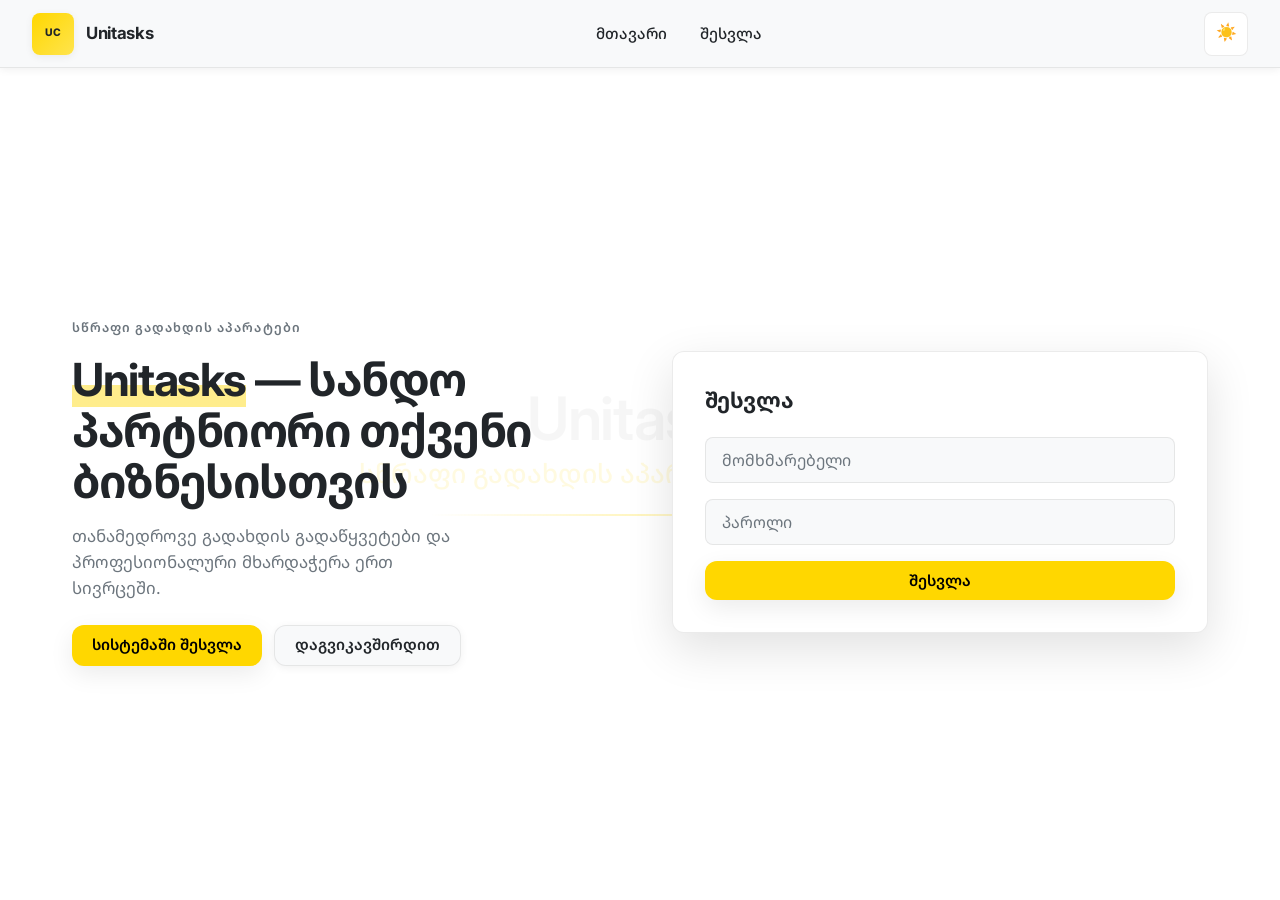
==== commit d5b4d302: "change name" ====
--- a/index.html
+++ b/index.html
@@ -3,8 +3,8 @@
 <head>
   <meta charset="UTF-8">
   <meta name="viewport" content="width=device-width, initial-scale=1.0">
-  <meta name="description" content="Universalcom — სწრაფი გადახდის აპარატების კომპანია">
-  <title>Universalcom — შესვლა</title>
+  <meta name="description" content="Unitasks — სწრაფი გადახდის აპარატების კომპანია">
+  <title>Unitasks — შესვლა</title>
   <link rel="preconnect" href="https://fonts.googleapis.com">
   <link rel="preconnect" href="https://fonts.gstatic.com" crossorigin>
   <link href="https://fonts.googleapis.com/css2?family=Inter:wght@400;500;600;700&family=Noto+Sans+Georgian:wght@400;500;600;700&display=swap" rel="stylesheet">
@@ -12,16 +12,16 @@
 </head>
 <body>
   <div class="watermark" aria-hidden="true">
-    <span class="watermark__line">Universalcom</span>
+    <span class="watermark__line">Unitasks</span>
     <span class="watermark__line watermark__line--secondary">სწრაფი გადახდის აპარატების კომპანია</span>
     <span class="watermark__accent"></span>
   </div>
 
   <div class="page">
     <header class="site-header">
-      <a class="site-header__brand" href="index.html" aria-label="Universalcom მთავარი გვერდი">
+      <a class="site-header__brand" href="index.html" aria-label="Unitasks მთავარი გვერდი">
         <span class="site-header__logo" aria-hidden="true">UC</span>
-        <span>Universalcom</span>
+        <span>Unitasks</span>
       </a>
       <nav class="nav" aria-label="მთავარი ნავიგაცია">
         <button type="button" class="nav__toggle" aria-expanded="false" aria-controls="primary-nav" aria-label="მენიუს გახსნა">
@@ -44,7 +44,7 @@
       <div class="hero__copy">
         <span class="hero__eyebrow">სწრაფი გადახდის აპარატები</span>
         <h1 class="hero__title">
-          <span class="hero__title-accent">Universalcom</span> — სანდო პარტნიორი თქვენი ბიზნესისთვის
+          <span class="hero__title-accent">Unitasks</span> — სანდო პარტნიორი თქვენი ბიზნესისთვის
         </h1>
         <p class="hero__lead">
           თანამედროვე გადახდის გადაწყვეტები და პროფესიონალური მხარდაჭერა ერთ სივრცეში.
--- a/style.css
+++ b/style.css
@@ -1,11 +1,7 @@
 /* Universalcom — design tokens */
 :root {
-  --color-white: #ffffff;
   --color-yellow: #ffd700;
   --color-yellow-hover: #e6c200;
-  --color-black: #000000;
-  --color-text-muted: rgba(0, 0, 0, 0.65);
-  --color-border: rgba(0, 0, 0, 0.08);
   --radius-sm: 8px;
   --radius-md: 12px;
   --shadow-sm: 0 2px 8px rgba(0, 0, 0, 0.06);
@@ -19,6 +15,7 @@
 
 /* Light theme — applied when no data-theme set */
 :root {
+  color-scheme: light;
   --bg-primary: #ffffff;
   --bg-secondary: #f8f9fa;
   --surface: #ffffff;
@@ -30,9 +27,32 @@
   --success: #28a745;
   --warning: #ffc107;
   --danger: #dc3545;
+  --on-accent: #000000;
+  --overdue: #c14d31;
+  --mobile-nav-bg: rgba(255, 255, 255, 0.98);
+  --watermark-line: rgba(0, 0, 0, 0.035);
+  --metric-alert-bg: #fff8e8;
+  --metric-alert-border: #f2dca5;
+  --badge-low-bg: #eef0ec;
+  --badge-low-text: #5e675e;
+  --badge-medium-bg: #fff4c8;
+  --badge-medium-text: #8b6712;
+  --badge-high-bg: #fee4d7;
+  --badge-high-text: #b45234;
+  --badge-urgent-bg: #f9d9d4;
+  --badge-urgent-text: #a2382b;
+  --pill-pending-bg: #edf0ee;
+  --pill-pending-text: #59635c;
+  --pill-progress-bg: #e4effb;
+  --pill-progress-text: #316fae;
+  --pill-blocked-bg: #fff0df;
+  --pill-blocked-text: #ae5d2e;
+  --pill-done-bg: #e5f3e9;
+  --pill-done-text: #347951;
 }
 
 [data-theme="dark"] {
+  color-scheme: dark;
   --bg-primary: #1a1f26;
   --bg-secondary: #242a31;
   --surface: #2a3038;
@@ -44,10 +64,27 @@
   --success: #3ddf6b;
   --warning: #ffbf36;
   --danger: #ff6b6b;
-  --color-white: #1a1f26;
-  --color-black: #e9eef5;
-  --color-text-muted: rgba(255, 255, 255, 0.65);
-  --color-border: rgba(255, 255, 255, 0.08);
+  --overdue: #ff7d5e;
+  --mobile-nav-bg: rgba(26, 31, 38, 0.98);
+  --watermark-line: rgba(255, 255, 255, 0.035);
+  --metric-alert-bg: #3a2a18;
+  --metric-alert-border: #5c4a28;
+  --badge-low-bg: #2a2f2a;
+  --badge-low-text: #aeb8ae;
+  --badge-medium-bg: #3a3118;
+  --badge-medium-text: #e3c064;
+  --badge-high-bg: #3a241c;
+  --badge-high-text: #e89a78;
+  --badge-urgent-bg: #3a1f1c;
+  --badge-urgent-text: #f0a39a;
+  --pill-pending-bg: #2a2e2c;
+  --pill-pending-text: #a9b4ab;
+  --pill-progress-bg: #1d2c3d;
+  --pill-progress-text: #7fb2e6;
+  --pill-blocked-bg: #38291c;
+  --pill-blocked-text: #e0a468;
+  --pill-done-bg: #1d2f24;
+  --pill-done-text: #8fd6a5;
 }
 
 *,
@@ -105,7 +142,7 @@
   font-size: clamp(1.75rem, 6vw, 3.75rem);
   letter-spacing: -0.02em;
   line-height: 1.15;
-  color: rgba(0, 0, 0, 0.035);
+  color: var(--watermark-line);
   max-width: 95vw;
 }
 
@@ -275,6 +312,29 @@
   display: flex;
   align-items: center;
   gap: 0.5rem;
+}
+
+.theme-toggle {
+  display: inline-flex;
+  align-items: center;
+  justify-content: center;
+  width: 44px;
+  height: 44px;
+  padding: 0;
+  border: 1px solid var(--border);
+  border-radius: var(--radius-sm);
+  background: var(--bg-primary);
+  color: var(--text-primary);
+  font-size: 1.05rem;
+  line-height: 1;
+  cursor: pointer;
+  flex-shrink: 0;
+  transition: background var(--transition), box-shadow var(--transition), border-color var(--transition);
+}
+
+.theme-toggle:hover {
+  background: var(--surface-hover);
+  box-shadow: var(--shadow-sm);
 }
 
 /* Buttons */
@@ -303,7 +363,7 @@
 
 .btn--primary {
   background: var(--accent);
-  color: var(--color-black);
+  color: var(--on-accent);
   box-shadow: var(--shadow-md);
 }
 
@@ -398,7 +458,7 @@
   border-radius: var(--radius-md);
   padding: clamp(1.5rem, 4vw, 2rem);
   box-shadow: var(--shadow-lg);
-  border: 1px var(--border);
+  border: 1px solid var(--border);
   transition: box-shadow var(--transition), transform var(--transition);
 }
 
@@ -460,28 +520,13 @@
   border: none;
   border-radius: var(--radius-sm);
   background: var(--color-yellow);
-  color: var(--color-black);
+  color: var(--on-accent);
   cursor: pointer;
   transition: background var(--transition);
 }
 
 input[type="file"].input::file-selector-button:hover {
   background: var(--color-yellow-hover);
-}
-
-/* Legacy login box (if used elsewhere) */
-.login-box {
-  background: var(--surface);
-  border-radius: var(--radius-md);
-  padding: 2rem;
-  box-shadow: var(--shadow-lg);
-  border: 1px solid var(--border);
-  max-width: 400px;
-  margin: 2rem auto;
-}
-
-.login-box h2 {
-  margin-top: 0;
 }
 
 /* Dashboard shell */
@@ -529,7 +574,7 @@
   z-index: 90;
   padding: 1.25rem;
   background: var(--surface);
-  border-right: 1px var(--border);
+  border-right: 1px solid var(--border);
   box-shadow: var(--shadow-md);
   display: flex;
   flex-direction: column;
@@ -549,7 +594,7 @@
     transform: none !important;
     width: auto;
     box-shadow: none;
-    border-right: 1 var(--border);
+    border-right: 1px solid var(--border);
   }
 
   .sidebar-backdrop {
@@ -575,10 +620,6 @@
   margin-top: 0;
 }
 
-.sidebar .btn + .btn {
-  margin-top: 0;
-}
-
 .content {
   margin-left: 0;
   padding: clamp(1.25rem, 3vw, 2rem);
@@ -604,7 +645,7 @@
   border-radius: var(--radius-md);
   padding: clamp(1.25rem, 3vw, 1.75rem);
   margin-bottom: 1.5rem;
-  border: 1px var(--border);
+  border: 1px solid var(--border);
   box-shadow: var(--shadow-sm);
   transition: box-shadow var(--transition);
 }
@@ -623,239 +664,10 @@
   margin-bottom: 0;
 }
 
-/* Admin workspace */
-.admin-shell {
-  max-width: 1440px;
-  width: 100%;
-  margin: 0 auto;
-}
-
-.admin-header__actions {
-  display: flex;
-  align-items: center;
-  gap: 0.75rem;
-}
-
-.admin-header__role,
-.panel__eyebrow,
-.sidebar__eyebrow {
-  font-size: 0.72rem;
-  font-weight: 700;
-  letter-spacing: 0.08em;
-  text-transform: uppercase;
-  color: var(--text-secondary);
-}
-
 .btn--compact {
   padding: 0.55rem 0.85rem;
   border-radius: var(--radius-sm);
   font-size: 0.85rem;
-}
-
-.admin-sidebar {
-  gap: 0.45rem;
-}
-
-.sidebar__intro {
-  padding: 0.35rem 0.5rem 1rem;
-  margin-bottom: 0.4rem;
-  border-bottom: 1px solid var(--color-border);
-}
-
-.sidebar__intro .sidebar__title {
-  margin: 0.2rem 0 0;
-  color: var(--text-secondary);
-  font-size: 1rem;
-  letter-spacing: -0.02em;
-  text-transform: none;
-}
-
-.sidebar__item {
-  display: flex;
-  align-items: center;
-  gap: 0.7rem;
-  width: 100%;
-  padding: 0.7rem 0.75rem;
-  border: 1px solid transparent;
-  border-radius: var(--radius-sm);
-  background: transparent;
-  color: var(--text-primary);
-  font: 600 0.92rem/1.2 var(--font-sans);
-  text-align: left;
-  cursor: pointer;
-  transition: background var(--transition), border-color var(--transition);
-}
-
-.sidebar__item:hover,
-.sidebar__item--active {
-  background: var(--surface-hover);
-  border-color: var(--border);
-}
-
-.sidebar__item-icon {
-  display: grid;
-  width: 1.5rem;
-  height: 1.5rem;
-  place-items: center;
-  border-radius: 6px;
-  background: var(--accent);
-  color: var(--color-black);
-  font-size: 0.85rem;
-}
-
-.sidebar__note {
-  margin: auto 0 0;
-  padding: 1rem 0.5rem 0;
-  color: var(--text-secondary);
-  font-size: 0.82rem;
-  border-top: 1px var(--border);
-}
-
-.admin-content {
-  max-width: 1160px;
-  margin: 0 auto;
-  padding-top: clamp(2rem, 5vw, 4rem);
-  padding-bottom: 3rem;
-}
-
-.admin-intro {
-  display: flex;
-  justify-content: space-between;
-  align-items: flex-end;
-  gap: 2rem;
-  margin-bottom: clamp(2rem, 5vw, 3.5rem);
-}
-
-.admin-intro h1,
-.section-heading h2 {
-  margin: 0.4rem 0 0;
-  letter-spacing: -0.035em;
-  line-height: 1.13;
-}
-
-.admin-intro h1 {
-  max-width: 18ch;
-  font-size: clamp(2rem, 4vw, 3rem);
-}
-
-.admin-intro h1 span {
-  background: linear-gradient(transparent 62%, rgba(255, 215, 0, 0.48) 62%);
-}
-
-.admin-intro p {
-  max-width: 58ch;
-  margin: 1rem 0 0;
-  color: var(--text-secondary);
-}
-
-.admin-intro__badge {
-  display: grid;
-  gap: 0.45rem;
-  min-width: 8.5rem;
-  padding: 1rem;
-  border: 1px solid var(--color-border);
-  border-radius: var(--radius-md);
-  background: rgba(255, 255, 255, 0.75);
-  box-shadow: var(--shadow-sm);
-}
-
-.admin-intro__badge span {
-  display: grid;
-  width: 2.4rem;
-  height: 2.4rem;
-  place-items: center;
-  border-radius: var(--radius-sm);
-  background: var(--color-yellow);
-  font-size: 0.7rem;
-  font-weight: 800;
-}
-
-.admin-intro__badge small {
-  color: var(--color-text-muted);
-  font-weight: 600;
-}
-
-.task-form-panel {
-  padding: clamp(1.25rem, 3vw, 2rem);
-}
-
-.panel__heading,
-.panel__footer,
-.section-heading {
-  display: flex;
-  align-items: center;
-  justify-content: space-between;
-  gap: 1rem;
-}
-
-.panel__heading h2,
-.section-heading h2 {
-  font-size: clamp(1.25rem, 2vw, 1.5rem);
-}
-
-.panel__step {
-  display: grid;
-  width: 2.3rem;
-  height: 2.3rem;
-  place-items: center;
-  border-radius: 50%;
-  background: rgba(255, 215, 0, 0.22);
-  font-size: 0.8rem;
-  font-weight: 700;
-}
-
-.task-form-grid {
-  display: grid;
-  grid-template-columns: repeat(2, minmax(0, 1fr));
-  gap: 0 1rem;
-  margin-top: 1.5rem;
-}
-
-.task-form-grid label {
-  color: var(--text-secondary);
-  font-size: 0.88rem;
-  font-weight: 600;
-}
-
-.task-form-grid__wide {
-  grid-column: 1 / -1;
-}
-
-.panel__footer {
-  padding-top: 1.25rem;
-  border-top: 1px solid var(--color-border);
-}
-
-.panel__footer p {
-  max-width: 52ch;
-  margin: 0;
-  color: var(--text-secondary);
-  font-size: 0.9rem;
-}
-
-.tasks-section {
-  margin-top: clamp(2rem, 4vw, 3rem);
-}
-
-.section-heading {
-  margin-bottom: 1rem;
-}
-
-@media (max-width: 640px) {
-  .admin-header__role,
-  .admin-intro__badge {
-    display: none;
-  }
-
-  .admin-intro,
-  .panel__footer {
-    align-items: flex-start;
-    flex-direction: column;
-  }
-
-  .task-form-grid {
-    grid-template-columns: 1fr;
-  }
 }
 
 #tasks {
@@ -868,7 +680,7 @@
   padding: 1.25rem 1.35rem;
   margin: 0;
   border-radius: var(--radius-md);
-  border: 1px var(--border);
+  border: 1px solid var(--border);
   box-shadow: var(--shadow-sm);
   transition: box-shadow var(--transition), transform var(--transition);
 }
@@ -896,7 +708,7 @@
 
 .card hr {
   border: none;
-  border-top: 1px solid var(--color-border);
+  border-top: 1px solid var(--border);
   margin: 1rem 0 0;
 }
 
@@ -923,8 +735,8 @@
     align-items: stretch;
     padding: 1rem;
     gap: 0.25rem;
-    background: rgba(255, 255, 255, 0.98);
-    border-bottom: 1px solid var(--color-border);
+    background: var(--mobile-nav-bg);
+    border-bottom: 1px solid var(--border);
     box-shadow: var(--shadow-md);
     backdrop-filter: blur(12px);
     -webkit-backdrop-filter: blur(12px);
@@ -987,6 +799,14 @@
   --workspace-border: rgba(19, 27, 36, 0.1);
   --workspace-soft: #f7f7f3;
   --workspace-muted: #68707a;
+  --workspace-text: #15191d;
+}
+
+body.operations-page[data-theme="dark"] {
+  --workspace-border: rgba(255, 255, 255, 0.08);
+  --workspace-soft: #1e242b;
+  --workspace-muted: #a8acd1;
+  --workspace-text: #e9eef5;
 }
 
 .workspace-header {
@@ -1006,6 +826,15 @@
   gap: 1rem;
 }
 
+.workspace-kicker {
+  display: inline-block;
+  font-size: 0.8rem;
+  font-weight: 600;
+  text-transform: uppercase;
+  letter-spacing: 0.08em;
+  color: var(--text-secondary);
+}
+
 .workspace-header__date {
   color: var(--workspace-muted);
   font-size: 0.83rem;
@@ -1013,44 +842,6 @@
   text-transform: capitalize;
 }
 
-.workspace-user {
-  gap: 0.6rem;
-  padding: 0.3rem 0.45rem 0.3rem 0.35rem;
-  border: 1px var(--border);
-  border-radius: 999px;
-  background: var(--surface);
-  color: var(--text-primary);
-  cursor: pointer;
-  text-align: left;
-}
-
-.workspace-user:hover {
-  background: rgba(255, 215, 0, 0.13);
-}
-
-.workspace-user__avatar,
-.workload-row__avatar {
-  display: grid;
-  width: 2.15rem;
-  height: 2.15rem;
-  place-items: center;
-  border-radius: 50%;
-  background: var(--color-yellow);
-  color: var(--color-black);
-  font-size: 0.75rem;
-  font-weight: 800;
-}
-
-.workspace-user__copy {
-  display: grid;
-  gap: 0.05rem;
-  padding-right: 0.25rem;
-  line-height: 1.1;
-}
-
-.workspace-user__copy strong { font-size: 0.78rem; }
-.workspace-user__copy small { color: var(--workspace-muted); font-size: 0.68rem; }
-
 .workspace-shell {
   display: grid;
   grid-template-columns: 15.5rem minmax(0, 1fr);
@@ -1063,13 +854,113 @@
   display: flex;
   flex-direction: column;
   padding: 2rem 1.15rem 1.25rem;
-  border-right: 1px var(--border);
+  border-right: 1px solid var(--border);
+  background: var(--bg-secondary);
+}
+
+.workspace-sidebar__label {
+  padding: 0 0.75rem;
+  margin-bottom: 0.25rem;
+  font-size: 0.72rem;
+  font-weight: 700;
+  text-transform: uppercase;
+  letter-spacing: 0.08em;
+  color: var(--text-secondary);
+}
+
+.workspace-nav {
+  display: grid;
+  gap: 0.35rem;
+  margin: 0.75rem 0 1.5rem;
+}
+
+.workspace-nav__item {
+  display: flex;
+  align-items: center;
+  gap: 0.7rem;
+  width: 100%;
+  margin: 0;
+  padding: 0.7rem 0.75rem;
+  border: 1px solid transparent;
+  border-radius: var(--radius-sm);
+  background: transparent;
+  color: var(--text-primary);
+  font: 600 0.92rem/1.2 var(--font-sans);
+  text-align: left;
+  cursor: pointer;
+  -webkit-appearance: none;
+  appearance: none;
+  -webkit-tap-highlight-color: transparent;
+  transition: background var(--transition), border-color var(--transition),
+    box-shadow var(--transition);
+}
+
+.workspace-nav__item:hover {
+  background: var(--surface-hover);
+  border-color: var(--border);
+}
+
+.workspace-nav__item.is-active {
+  background: var(--surface);
+  border-color: var(--border);
+  box-shadow: inset 3px 0 0 var(--accent);
+}
+
+.workspace-nav__item:focus-visible {
+  outline: 2px solid var(--accent);
+  outline-offset: 2px;
+}
+
+.workspace-nav__item span {
+  display: grid;
+  width: 1.5rem;
+  height: 1.5rem;
+  flex-shrink: 0;
+  place-items: center;
+  border-radius: 6px;
+  background: var(--accent);
+  color: var(--on-accent);
+  font-size: 0.85rem;
+}
+
+.workspace-sidebar__help {
+  display: flex;
+  gap: 0.65rem;
+  margin-top: auto;
+  padding: 0.9rem;
+  border: 1px solid var(--border);
+  border-radius: var(--radius-md);
+  background: var(--surface);
+}
+
+.workspace-sidebar__help-icon {
+  display: grid;
+  width: 1.6rem;
+  height: 1.6rem;
+  flex-shrink: 0;
+  place-items: center;
+  border-radius: 50%;
+  background: var(--accent);
+  color: var(--on-accent);
+  font-size: 0.8rem;
+  font-weight: 800;
+}
+
+.workspace-sidebar__help p {
+  margin: 0;
+  font-size: 0.78rem;
+  line-height: 1.45;
+  color: var(--text-secondary);
+}
+
+.workspace-sidebar__help strong {
+  color: var(--text-primary);
 }
 
 .workspace-user {
   gap: 0.6rem;
   padding: 0.3rem 0.45rem 0.3rem 0.35rem;
-  border: 1px var(--border);
+  border: 1px solid var(--border);
   border-radius: 999px;
   background: var(--surface);
   color: var(--text-primary);
@@ -1089,7 +980,7 @@
   place-items: center;
   border-radius: 50%;
   background: var(--accent);
-  color: var(--color-black);
+  color: var(--on-accent);
   font-size: 0.75rem;
   font-weight: 800;
 }
@@ -1121,7 +1012,7 @@
 .workspace-hero h1 {
   max-width: 16ch;
   margin: 0.45rem 0 0;
-  color: #15191d;
+  color: var(--workspace-text);
   font-size: clamp(2rem, 4vw, 3.35rem);
   letter-spacing: -0.05em;
   line-height: 1.03;
@@ -1154,14 +1045,14 @@
   gap: 0.25rem;
   min-height: 9.2rem;
   padding: 1.15rem;
-  border: 1px var(--border);
+  border: 1px solid var(--border);
   border-radius: var(--radius-md);
   background: var(--surface);
   box-shadow: var(--shadow-sm);
 }
 
 .metric-card--yellow { background: var(--accent); border-color: var(--accent); }
-.metric-card--alert { background: #fff8e8; border-color: #f2dca5; }
+.metric-card--alert { background: var(--metric-alert-bg); border-color: var(--metric-alert-border); }
 
 .metric-card__label,
 .metric-card__note { color: var(--text-secondary); font-size: 0.77rem; font-weight: 600; }
@@ -1183,7 +1074,7 @@
   padding: 1.25rem;
   border: 1px solid var(--workspace-border);
   border-radius: var(--radius-md);
-  background: rgba(255, 255, 255, 0.87);
+  background: var(--surface);
   box-shadow: var(--shadow-sm);
 }
 
@@ -1209,7 +1100,7 @@
 
 .workload-row:last-child { border-bottom: 0; }
 .workload-row__avatar { width: 1.8rem; height: 1.8rem; font-size: 0.68rem; }
-.workload-row__name { font-size: 0.86rem; font-weight: 600; }
+.workload-row__name { font-size: 0.86rem; font-weight: 600; color: var(--text-primary); }
 .workload-row__count { color: var(--workspace-muted); font-size: 0.75rem; }
 
 .upcoming-row {
@@ -1229,7 +1120,7 @@
 .upcoming-row:hover strong { text-decoration: underline; }
 .upcoming-row__date { color: var(--workspace-muted); font-size: 0.75rem; font-weight: 700; }
 .upcoming-row strong, .upcoming-row small { display: block; }
-.upcoming-row strong { font-size: 0.84rem; }
+.upcoming-row strong { font-size: 0.84rem; color: var(--text-primary); }
 .upcoming-row small { margin-top: 0.12rem; color: var(--workspace-muted); font-size: 0.72rem; }
 
 .empty-state,
@@ -1245,7 +1136,7 @@
   padding: clamp(1rem, 2.5vw, 1.5rem);
   border: 1px solid var(--workspace-border);
   border-radius: calc(var(--radius-md) + 4px);
-  background: rgba(247, 247, 243, 0.88);
+  background: var(--workspace-soft);
   box-shadow: var(--shadow-sm);
 }
 
@@ -1271,13 +1162,22 @@
   flex: 1 1 16rem;
   gap: 0.5rem;
   padding: 0 0.8rem;
-  border: 1px var(--border);
+  border: 1px solid var(--border);
   border-radius: var(--radius-sm);
   background: var(--bg-secondary);
 }
 
 .search-field span { color: var(--workspace-muted); font-size: 1.1rem; }
-.search-field input { width: 100%; padding: 0.72rem 0; border: 0; outline: 0; font: inherit; font-size: 0.86rem; }
+.search-field input {
+  width: 100%;
+  padding: 0.72rem 0;
+  border: 0;
+  outline: 0;
+  font: inherit;
+  font-size: 0.86rem;
+  color: var(--text-primary);
+  background: transparent;
+}
 .board-toolbar__select { width: auto; min-width: 10rem; padding: 0.72rem 2.1rem 0.72rem 0.8rem; font-size: 0.86rem; }
 
 .kanban-board {
@@ -1291,7 +1191,7 @@
 .kanban-column {
   min-height: 17rem;
   padding: 0.75rem;
-  border: 1px var(--border);
+  border: 1px solid var(--border);
   border-radius: var(--radius-md);
   background: var(--surface);
   transition: background var(--transition), border-color var(--transition), box-shadow var(--transition);
@@ -1318,12 +1218,12 @@
 .kanban-column--progress .kanban-column__header i { background: #4e8fd7; }
 .kanban-column--blocked .kanban-column__header i { background: #d97657; }
 .kanban-column--done .kanban-column__header i { background: #55a777; }
-.kanban-column__header b { display: grid; min-width: 1.35rem; height: 1.35rem; place-items: center; border-radius: 99px; background: #eceee9; font-size: 0.7rem; }
+.kanban-column__header b { display: grid; min-width: 1.35rem; height: 1.35rem; place-items: center; border-radius: 99px; background: var(--surface-hover); font-size: 0.7rem; }
 .kanban-column__cards { display: grid; align-content: start; gap: 0.65rem; padding-top: 0.75rem; }
 
 .task-card {
   padding: 0.85rem;
-  border: 1px var(--border);
+  border: 1px solid var(--border);
   border-radius: 10px;
   background: var(--surface);
   box-shadow: 0 2px 6px rgba(0, 0, 0, 0.035);
@@ -1336,11 +1236,11 @@
 .task-card.is-dragging { opacity: 0.42; transform: rotate(1.5deg) scale(0.98); }
 .task-card__topline, .task-card__meta { display: flex; align-items: center; justify-content: space-between; gap: 0.5rem; }
 .task-card__more { padding: 0.05rem 0.2rem; border: 0; background: transparent; color: var(--text-secondary); cursor: pointer; letter-spacing: 0.08em; }
-.task-card__body { width: 100%; padding: 0; border: 0; background: transparent; color: var(--color-black); cursor: pointer; text-align: left; }
+.task-card__body { width: 100%; padding: 0; border: 0; background: transparent; color: var(--text-primary); cursor: pointer; text-align: left; }
 .task-card__body h3 { margin: 0.75rem 0 0; font-size: 0.9rem; line-height: 1.35; }
 .task-card__body p { display: -webkit-box; margin: 0.45rem 0 0; overflow: hidden; color: var(--text-secondary); font-size: 0.76rem; line-height: 1.45; -webkit-box-orient: vertical; -webkit-line-clamp: 2; }
 .task-card__meta { align-items: flex-start; flex-direction: column; margin-top: 0.85rem; color: var(--text-secondary); font-size: 0.7rem; }
-.task-card__due.is-overdue, .is-overdue { color: #c14d31; }
+.task-card__due.is-overdue, .is-overdue { color: var(--overdue); }
 
 .priority-badge,
 .status-pill {
@@ -1351,35 +1251,56 @@
 }
 
 .priority-badge { padding: 0.35rem 0.45rem; }
-.priority-badge--low { background: #eef0ec; color: #5e675e; }
-.priority-badge--medium { background: #fff4c8; color: #8b6712; }
-.priority-badge--high { background: #fee4d7; color: #b45234; }
-.priority-badge--urgent { background: #f9d9d4; color: #a2382b; }
+.priority-badge--low { background: var(--badge-low-bg); color: var(--badge-low-text); }
+.priority-badge--medium { background: var(--badge-medium-bg); color: var(--badge-medium-text); }
+.priority-badge--high { background: var(--badge-high-bg); color: var(--badge-high-text); }
+.priority-badge--urgent { background: var(--badge-urgent-bg); color: var(--badge-urgent-text); }
 .status-pill { width: 100%; margin-top: 0.8rem; padding: 0.5rem 0.65rem; cursor: pointer; }
-.status-pill--pending { background: #edf0ee; color: #59635c; }
-.status-pill--progress { background: #e4effb; color: #316fae; }
-.status-pill--blocked { background: #fff0df; color: #ae5d2e; }
-.status-pill--done { background: #e5f3e9; color: #347951; }
+.status-pill--pending { background: var(--pill-pending-bg); color: var(--pill-pending-text); }
+.status-pill--progress { background: var(--pill-progress-bg); color: var(--pill-progress-text); }
+.status-pill--blocked { background: var(--pill-blocked-bg); color: var(--pill-blocked-text); }
+.status-pill--done { background: var(--pill-done-bg); color: var(--pill-done-text); }
 
 .task-dialog {
   width: min(44rem, calc(100vw - 2rem));
   max-height: min(46rem, calc(100vh - 2rem));
   padding: 0;
-  border: 1px var(--border);
+  border: 1px solid var(--border);
   border-radius: 1rem;
+  background: var(--surface);
+  color: var(--text-primary);
   box-shadow: 0 24px 70px rgba(0, 0, 0, 0.22);
 }
 
 .task-dialog::backdrop { background: rgba(0, 0, 0, 0.4); backdrop-filter: blur(3px); }
 .task-dialog__form { padding: clamp(1.2rem, 3vw, 1.75rem); }
-.task-dialog__header { align-items: flex-start; padding-bottom: 1.15rem; border-bottom: 1px var(--border); }
+.task-dialog__header { align-items: flex-start; padding-bottom: 1.15rem; border-bottom: 1px solid var(--border); }
 .dialog-close { display: grid; width: 2rem; height: 2rem; place-items: center; border: 0; border-radius: 50%; background: var(--surface); color: var(--text-primary); cursor: pointer; font-size: 1.4rem; line-height: 1; }
 .task-dialog__grid { display: grid; grid-template-columns: repeat(2, minmax(0, 1fr)); gap: 0 0.85rem; padding-top: 1.2rem; }
 .task-dialog__grid .form-group { gap: 0.4rem; }
 .task-dialog__grid .form-group > span { color: var(--text-secondary); font-size: 0.78rem; font-weight: 700; }
 .task-dialog__wide { grid-column: 1 / -1; }
 .task-dialog__textarea { min-height: 6.5rem; resize: vertical; }
-.task-dialog__footer { justify-content: flex-end; padding-top: 1.15rem; border-top: 1px var(--border); }
+.task-dialog__footer { justify-content: flex-end; padding-top: 1.15rem; border-top: 1px solid var(--border); }
+
+.form-section {
+  min-width: 0;
+  margin-bottom: 1.1rem;
+}
+
+.form-section__title {
+  margin: 0 0 0.6rem;
+  font-size: 0.78rem;
+  font-weight: 700;
+  text-transform: uppercase;
+  letter-spacing: 0.06em;
+  color: var(--text-secondary);
+}
+
+.form-section__fields {
+  display: grid;
+  gap: 0.5rem;
+}
 
 .toast {
   position: fixed;
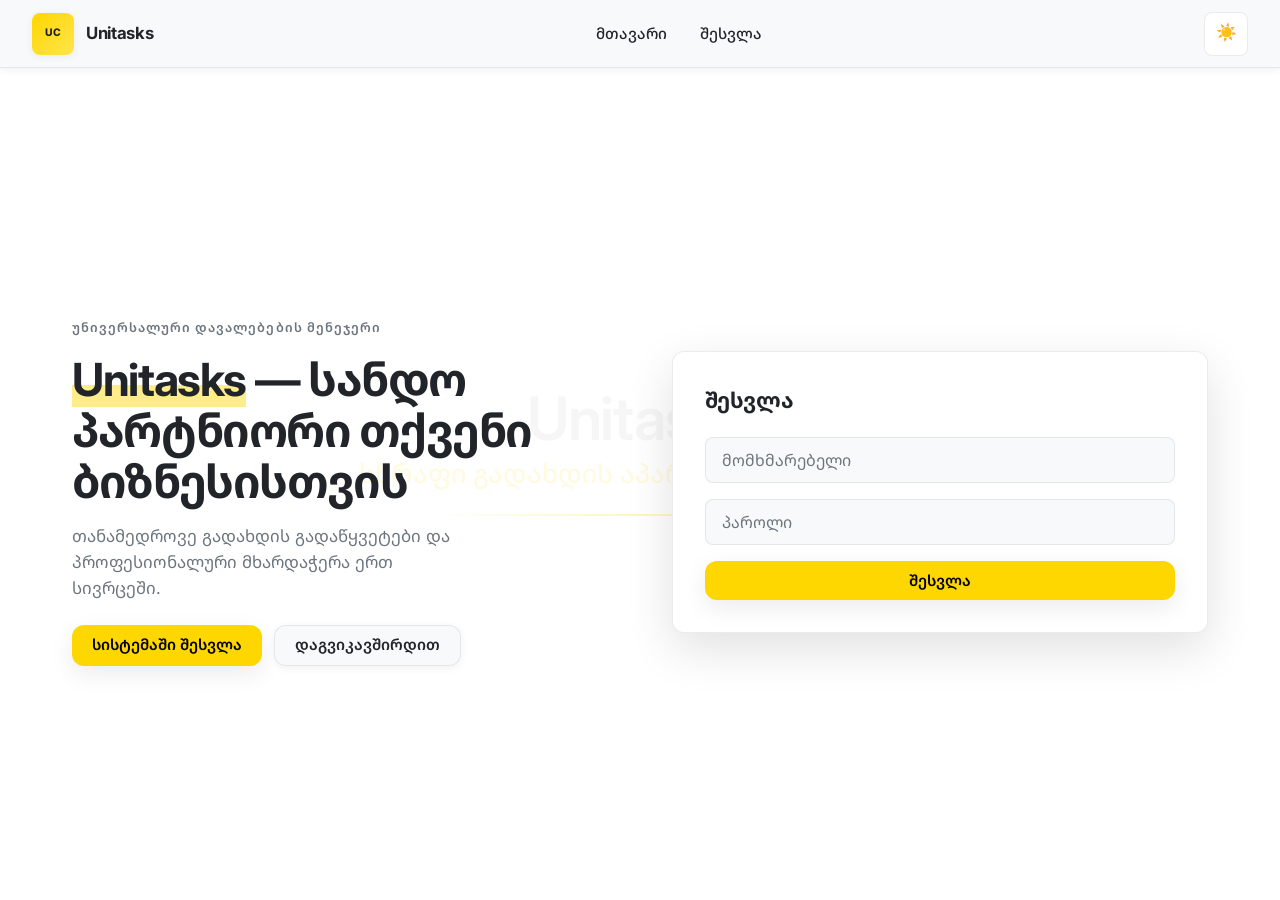
==== commit 220dbdb0: "deep seak make desing" ====
--- a/index.html
+++ b/index.html
@@ -42,7 +42,7 @@
 
     <main id="hero" class="hero">
       <div class="hero__copy">
-        <span class="hero__eyebrow">სწრაფი გადახდის აპარატები</span>
+        <span class="hero__eyebrow">უნივერსალური დავალებების მენეჯერი</span>
         <h1 class="hero__title">
           <span class="hero__title-accent">Unitasks</span> — სანდო პარტნიორი თქვენი ბიზნესისთვის
         </h1>
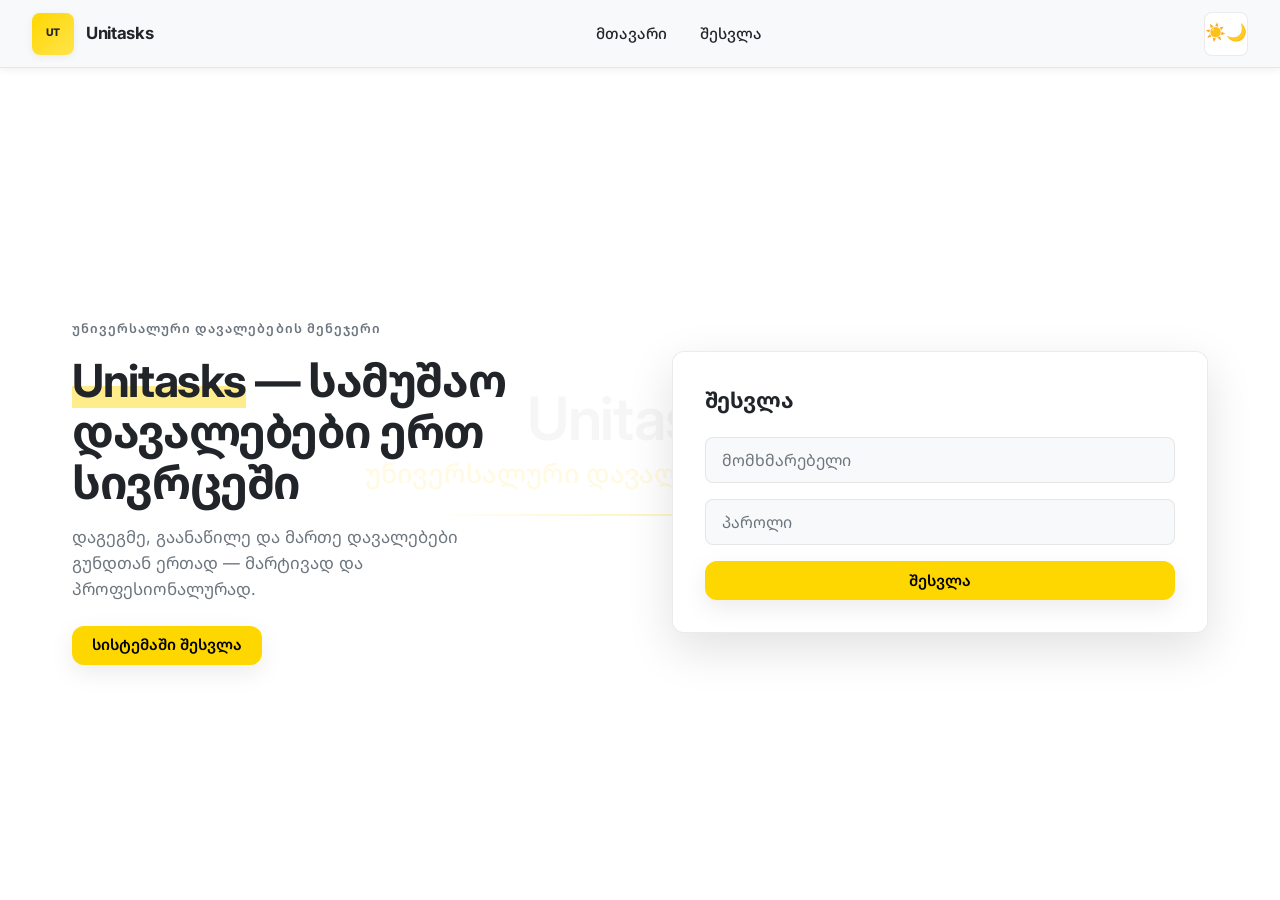
==== commit 068758d4: "big update frontend phase 5" ====
--- a/index.html
+++ b/index.html
@@ -3,24 +3,25 @@
 <head>
   <meta charset="UTF-8">
   <meta name="viewport" content="width=device-width, initial-scale=1.0">
-  <meta name="description" content="Unitasks — სწრაფი გადახდის აპარატების კომპანია">
+  <meta name="description" content="Unitasks — უნივერსალური დავალებების მენეჯერი">
   <title>Unitasks — შესვლა</title>
   <link rel="preconnect" href="https://fonts.googleapis.com">
   <link rel="preconnect" href="https://fonts.gstatic.com" crossorigin>
   <link href="https://fonts.googleapis.com/css2?family=Inter:wght@400;500;600;700&family=Noto+Sans+Georgian:wght@400;500;600;700&display=swap" rel="stylesheet">
   <link rel="stylesheet" href="style.css">
+  <script src="js/theme.js"></script>
 </head>
 <body>
   <div class="watermark" aria-hidden="true">
     <span class="watermark__line">Unitasks</span>
-    <span class="watermark__line watermark__line--secondary">სწრაფი გადახდის აპარატების კომპანია</span>
+    <span class="watermark__line watermark__line--secondary">უნივერსალური დავალებების მენეჯერი</span>
     <span class="watermark__accent"></span>
   </div>
 
   <div class="page">
     <header class="site-header">
       <a class="site-header__brand" href="index.html" aria-label="Unitasks მთავარი გვერდი">
-        <span class="site-header__logo" aria-hidden="true">UC</span>
+        <span class="site-header__logo" aria-hidden="true">UT</span>
         <span>Unitasks</span>
       </a>
       <nav class="nav" aria-label="მთავარი ნავიგაცია">
@@ -34,7 +35,7 @@
           <li><a class="nav__link" href="#login">შესვლა</a></li>
         </ul>
       </nav>
-      <button type="button" class="theme-toggle" id="themeToggle" aria-label="témaცვლა" role="switch" data-theme="light">
+      <button type="button" class="theme-toggle" id="themeToggle" aria-label="თემის ცვლა" role="switch">
         <span aria-hidden="true">☀️</span>
         <span aria-hidden="true">🌙</span>
       </button>
@@ -44,20 +45,20 @@
       <div class="hero__copy">
         <span class="hero__eyebrow">უნივერსალური დავალებების მენეჯერი</span>
         <h1 class="hero__title">
-          <span class="hero__title-accent">Unitasks</span> — სანდო პარტნიორი თქვენი ბიზნესისთვის
+          <span class="hero__title-accent">Unitasks</span> — სამუშაო დავალებები ერთ სივრცეში
         </h1>
         <p class="hero__lead">
-          თანამედროვე გადახდის გადაწყვეტები და პროფესიონალური მხარდაჭერა ერთ სივრცეში.
+          დაგეგმე, გაანაწილე და მართე დავალებები გუნდთან ერთად — მარტივად და პროფესიონალურად.
         </p>
         <div class="hero__cta-row">
           <a class="btn btn--primary" href="#login">სისტემაში შესვლა</a>
-          <a class="btn btn--ghost" href="mailto:info@universalcom.ge">დაგვიკავშირდით</a>
         </div>
       </div>
 
       <section id="login" class="hero__card" aria-labelledby="login-heading">
         <h2 id="login-heading" class="hero__card-title">შესვლა</h2>
-        <form class="login-form" onsubmit="event.preventDefault(); login();">
+        <p id="loggedInNotice" class="login-notice" hidden></p>
+        <form class="login-form" id="loginForm" novalidate>
           <div class="form-group">
             <label class="visually-hidden" for="username">მომხმარებელი</label>
             <input class="input" id="username" name="username" autocomplete="username" placeholder="მომხმარებელი" required>
@@ -72,36 +73,12 @@
     </main>
   </div>
 
-  <script src="app.js"></script>
-  <script>
-    // Theme toggle
-    const savedTheme = localStorage.getItem('theme');
-    const prefersDark = window.matchMedia('(prefers-color-scheme: dark)').matches;
-    
-    // Set initial theme
-    if (savedTheme) {
-      document.body.dataset.theme = savedTheme;
-    } else if (prefersDark) {
-      document.body.dataset.theme = 'dark';
-    }
-    
-    // Update icon display
-    const themeToggle = document.getElementById('themeToggle');
-    function updateIcon() {
-      const isDark = document.body.dataset.theme === 'dark';
-      themeToggle.querySelector('span:first-child').style.display = isDark ? 'none' : 'inline';
-      themeToggle.querySelector('span:last-child').style.display = isDark ? 'inline' : 'none';
-    }
-    updateIcon();
-    
-    // Toggle theme
-    themeToggle.addEventListener('click', () => {
-      const currentTheme = document.body.dataset.theme;
-      const newTheme = currentTheme === 'dark' ? 'light' : 'dark';
-      document.body.dataset.theme = newTheme;
-      localStorage.setItem('theme', newTheme);
-      updateIcon();
-    });
-  </script>
+  <div id="toast" class="toast" role="status" aria-live="polite"></div>
+
+  <script src="js/constants.js"></script>
+  <script src="js/ui.js"></script>
+  <script src="js/auth.js"></script>
+  <script src="js/api.js"></script>
+  <script src="js/login.js"></script>
 </body>
 </html>
--- a/style.css
+++ b/style.css
@@ -1,4 +1,4 @@
-/* Universalcom — design tokens */
+/* Unitasks — design tokens */
 :root {
   --color-yellow: #ffd700;
   --color-yellow-hover: #e6c200;
@@ -1080,7 +1080,7 @@
 
 .section-title-row h2,
 .board-section h2,
-.task-dialog h2 {
+.modal h2 {
   margin: 0.35rem 0 0;
   font-size: 1.15rem;
   letter-spacing: -0.025em;
@@ -1142,12 +1142,19 @@
 
 .board-section__header,
 .board-toolbar,
-.task-dialog__header,
-.task-dialog__footer {
+.modal__header,
+.modal__footer {
   display: flex;
   align-items: center;
   justify-content: space-between;
   gap: 1rem;
+}
+
+.board-section__actions {
+  display: flex;
+  align-items: center;
+  gap: 0.5rem;
+  flex-wrap: wrap;
 }
 
 .board-toolbar {
@@ -1261,7 +1268,7 @@
 .status-pill--blocked { background: var(--pill-blocked-bg); color: var(--pill-blocked-text); }
 .status-pill--done { background: var(--pill-done-bg); color: var(--pill-done-text); }
 
-.task-dialog {
+.modal {
   width: min(44rem, calc(100vw - 2rem));
   max-height: min(46rem, calc(100vh - 2rem));
   padding: 0;
@@ -1272,16 +1279,19 @@
   box-shadow: 0 24px 70px rgba(0, 0, 0, 0.22);
 }
 
-.task-dialog::backdrop { background: rgba(0, 0, 0, 0.4); backdrop-filter: blur(3px); }
-.task-dialog__form { padding: clamp(1.2rem, 3vw, 1.75rem); }
-.task-dialog__header { align-items: flex-start; padding-bottom: 1.15rem; border-bottom: 1px solid var(--border); }
+.modal::backdrop { background: rgba(0, 0, 0, 0.4); backdrop-filter: blur(3px); }
+.modal__form { padding: clamp(1.2rem, 3vw, 1.75rem); }
+.modal__header { align-items: flex-start; padding-bottom: 1.15rem; border-bottom: 1px solid var(--border); }
 .dialog-close { display: grid; width: 2rem; height: 2rem; place-items: center; border: 0; border-radius: 50%; background: var(--surface); color: var(--text-primary); cursor: pointer; font-size: 1.4rem; line-height: 1; }
-.task-dialog__grid { display: grid; grid-template-columns: repeat(2, minmax(0, 1fr)); gap: 0 0.85rem; padding-top: 1.2rem; }
-.task-dialog__grid .form-group { gap: 0.4rem; }
-.task-dialog__grid .form-group > span { color: var(--text-secondary); font-size: 0.78rem; font-weight: 700; }
-.task-dialog__wide { grid-column: 1 / -1; }
-.task-dialog__textarea { min-height: 6.5rem; resize: vertical; }
-.task-dialog__footer { justify-content: flex-end; padding-top: 1.15rem; border-top: 1px solid var(--border); }
+.modal__grid { display: grid; grid-template-columns: repeat(2, minmax(0, 1fr)); gap: 0 0.85rem; padding-top: 1.2rem; }
+.modal__grid .form-group { gap: 0.4rem; }
+.modal__grid .form-group > span { color: var(--text-secondary); font-size: 0.78rem; font-weight: 700; }
+.modal__body { padding-top: 1.2rem; }
+.modal__wide { grid-column: 1 / -1; }
+.modal__textarea { min-height: 6.5rem; resize: vertical; }
+.modal__footer { justify-content: flex-end; padding-top: 1.15rem; border-top: 1px solid var(--border); }
+.modal--confirm { width: min(26rem, calc(100vw - 2rem)); }
+.modal--confirm .modal__body p { margin: 0; color: var(--text-primary); line-height: 1.5; }
 
 .form-section {
   min-width: 0;
@@ -1325,7 +1335,28 @@
 
 @media (max-width: 1020px) {
   .workspace-shell { grid-template-columns: 1fr; }
-  .workspace-sidebar { display: none; }
+
+  .workspace-sidebar {
+    position: fixed;
+    top: var(--header-height);
+    left: 0;
+    bottom: 0;
+    z-index: 90;
+    width: min(var(--sidebar-width), 88vw);
+    transform: translateX(-100%);
+    transition: transform 0.25s ease;
+    overflow-y: auto;
+    box-shadow: var(--shadow-md);
+  }
+
+  .workspace-sidebar.is-open {
+    transform: translateX(0);
+  }
+
+  .sidebar-toggle {
+    display: inline-flex !important;
+  }
+
   .metrics-grid { grid-template-columns: repeat(2, minmax(0, 1fr)); }
 }
 
@@ -1334,10 +1365,419 @@
   .workspace-header__date, .workspace-user__copy { display: none; }
   .workspace-hero { align-items: flex-start; flex-direction: column; gap: 1.25rem; }
   .workspace-hero__cta { width: 100%; }
-  .metrics-grid, .workspace-insights, .task-dialog__grid { grid-template-columns: 1fr; }
+  .metrics-grid, .workspace-insights, .modal__grid { grid-template-columns: 1fr; }
   .board-section__header { align-items: flex-start; flex-direction: column; }
   .board-toolbar { align-items: stretch; flex-direction: column; }
   .board-toolbar__select { width: 100%; }
-  .task-dialog__footer { flex-direction: column-reverse; }
-  .task-dialog__footer .btn { width: 100%; }
-}
+  .modal__footer { flex-direction: column-reverse; }
+  .modal__footer .btn { width: 100%; }
+}
+
+/* ============================================================
+   Phase 5B additions — shared application shell, org views,
+   tables, badges, dialogs, responsive behaviour.
+   ============================================================ */
+
+[hidden],
+.is-hidden {
+  display: none !important;
+}
+
+/* Sidebar navigation groups */
+.workspace-nav__group {
+  display: grid;
+  gap: 0.35rem;
+  margin-top: 0.4rem;
+}
+
+.workspace-nav__group-label {
+  padding: 0 0.75rem;
+  margin-bottom: 0.15rem;
+  font-size: 0.7rem;
+  font-weight: 700;
+  text-transform: uppercase;
+  letter-spacing: 0.08em;
+  color: var(--text-secondary);
+}
+
+.workspace-nav__item--sub {
+  padding-left: 1rem;
+}
+
+.workspace-nav__item--sub span {
+  width: 0.6rem;
+  height: 0.6rem;
+  background: transparent;
+  color: var(--text-secondary);
+  font-size: 0.7rem;
+}
+
+/* View sections */
+.view-section[hidden] {
+  display: none;
+}
+
+.view-head {
+  display: flex;
+  align-items: flex-end;
+  justify-content: space-between;
+  gap: 1.5rem;
+  margin: 0 auto clamp(1.5rem, 3vw, 2.25rem);
+  max-width: 1160px;
+}
+
+.view-head h1 {
+  margin: 0.45rem 0 0;
+  font-size: clamp(1.6rem, 3.5vw, 2.4rem);
+  letter-spacing: -0.04em;
+  line-height: 1.05;
+  color: var(--workspace-text, var(--text-primary));
+}
+
+.view-head p {
+  max-width: 56ch;
+  margin: 0.5rem 0 0;
+  color: var(--workspace-muted, var(--text-secondary));
+  font-size: 0.95rem;
+}
+
+.view-toolbar {
+  display: flex;
+  align-items: center;
+  gap: 0.75rem;
+  flex-wrap: wrap;
+  max-width: 1160px;
+  margin: 0 auto 1rem;
+}
+
+.view-toolbar__select {
+  width: auto;
+  min-width: 14rem;
+}
+
+.panel-content {
+  max-width: 1160px;
+  margin: 0 auto;
+  display: grid;
+  gap: 1rem;
+}
+
+/* Tables */
+.panel--table {
+  padding: 0;
+  overflow: hidden;
+}
+
+.table-scroll {
+  overflow-x: auto;
+  -webkit-overflow-scrolling: touch;
+}
+
+.data-table {
+  width: 100%;
+  border-collapse: collapse;
+  font-size: 0.88rem;
+}
+
+.data-table th,
+.data-table td {
+  padding: 0.85rem 1rem;
+  text-align: left;
+  border-bottom: 1px solid var(--workspace-border, var(--border));
+  vertical-align: top;
+}
+
+.data-table th {
+  font-size: 0.72rem;
+  font-weight: 700;
+  text-transform: uppercase;
+  letter-spacing: 0.06em;
+  color: var(--text-secondary);
+  background: var(--bg-secondary);
+  white-space: nowrap;
+}
+
+.data-table tbody tr:last-child td {
+  border-bottom: 0;
+}
+
+.data-table tbody tr:hover {
+  background: var(--surface-hover);
+}
+
+.table-actions {
+  display: flex;
+  gap: 0.35rem;
+  flex-wrap: wrap;
+  white-space: nowrap;
+}
+
+.table-muted {
+  color: var(--text-secondary);
+  font-size: 0.78rem;
+}
+
+.table-cell__sub {
+  display: block;
+  margin-top: 0.2rem;
+  color: var(--text-secondary);
+  font-size: 0.76rem;
+  font-weight: 400;
+}
+
+/* Badges */
+.state-badge,
+.role-badge {
+  display: inline-flex;
+  align-items: center;
+  padding: 0.3rem 0.6rem;
+  border-radius: 999px;
+  font: 700 0.68rem/1 var(--font-sans);
+  white-space: nowrap;
+}
+
+.state-badge--active {
+  background: var(--pill-done-bg);
+  color: var(--pill-done-text);
+}
+
+.state-badge--inactive {
+  background: var(--pill-pending-bg);
+  color: var(--pill-pending-text);
+}
+
+.role-badge {
+  background: var(--surface-hover);
+  color: var(--text-primary);
+}
+
+/* Buttons */
+.btn--danger {
+  background: var(--danger);
+  color: #ffffff;
+  box-shadow: var(--shadow-sm);
+}
+
+.btn--danger:hover {
+  filter: brightness(0.92);
+  box-shadow: var(--shadow-md);
+}
+
+.btn--ghost:disabled,
+.btn--primary:disabled {
+  opacity: 0.6;
+  cursor: not-allowed;
+  transform: none;
+}
+
+.workspace-logout {
+  flex-shrink: 0;
+}
+
+/* State notes */
+.state-note {
+  margin: 0;
+  padding: 2.5rem 1rem;
+  text-align: center;
+  color: var(--text-secondary);
+  font-size: 0.9rem;
+}
+
+.state-note--error {
+  color: var(--danger);
+}
+
+/* Login */
+.login-notice {
+  margin: -0.5rem 0 1rem;
+  padding: 0.6rem 0.8rem;
+  border-radius: var(--radius-sm);
+  background: var(--surface-hover);
+  color: var(--text-primary);
+  font-size: 0.85rem;
+}
+
+/* Technician task detail inside the entity dialog */
+.task-detail {
+  display: grid;
+  gap: 0.5rem;
+}
+
+.task-detail__row {
+  display: grid;
+  grid-template-columns: 9rem 1fr;
+  gap: 0.75rem;
+  align-items: baseline;
+  padding-bottom: 0.45rem;
+  border-bottom: 1px solid var(--workspace-border, var(--border));
+  font-size: 0.88rem;
+}
+
+.task-detail__row--block {
+  display: block;
+}
+
+.task-detail__row--block span:last-child {
+  display: block;
+  margin-top: 0.25rem;
+  color: var(--text-secondary);
+  line-height: 1.5;
+}
+
+.task-detail__label {
+  color: var(--text-secondary);
+  font-size: 0.78rem;
+  font-weight: 700;
+}
+
+.task-detail__actions {
+  margin-top: 1.1rem;
+}
+
+/* Organization form */
+.org-form__note {
+  margin: 0 0 1rem;
+  padding: 0.7rem 0.9rem;
+  border-radius: var(--radius-sm);
+  background: var(--surface-hover);
+  font-size: 0.85rem;
+}
+
+/* Profile */
+.profile-panel {
+  display: flex;
+  gap: 1.25rem;
+  align-items: flex-start;
+}
+
+.profile-panel__avatar {
+  display: grid;
+  width: 3.5rem;
+  height: 3.5rem;
+  flex-shrink: 0;
+  place-items: center;
+  border-radius: var(--radius-md);
+  background: var(--accent);
+  color: var(--on-accent);
+  font-size: 1.35rem;
+  font-weight: 800;
+}
+
+.profile-panel__info h2 {
+  margin: 0.35rem 0 0.6rem;
+  font-size: 1.25rem;
+}
+
+.profile-panel__info p {
+  margin: 0.3rem 0;
+  color: var(--text-secondary);
+  font-size: 0.9rem;
+}
+
+.profile-panel__note {
+  margin-top: 0.75rem;
+  padding: 0.7rem 0.9rem;
+  border-radius: var(--radius-sm);
+  background: var(--metric-alert-bg);
+  border: 1px solid var(--metric-alert-border);
+}
+
+/* Reports */
+.reports-metrics {
+  margin-bottom: 1rem;
+}
+
+.reports-export-panel {
+  display: flex;
+  align-items: center;
+  justify-content: space-between;
+  gap: 1.5rem;
+}
+
+.reports-export-panel h2 {
+  margin: 0.35rem 0 0;
+}
+
+.reports-export-panel p {
+  margin: 0.4rem 0 0;
+  color: var(--text-secondary);
+  font-size: 0.88rem;
+}
+
+/* Checkbox form group */
+.form-group--check {
+  display: flex;
+  flex-direction: row;
+  align-items: center;
+  gap: 0.6rem;
+  margin-top: 0.5rem;
+}
+
+.form-group--check input[type="checkbox"] {
+  width: 1.1rem;
+  height: 1.1rem;
+  accent-color: var(--accent);
+}
+
+.form-group--check span {
+  font-size: 0.9rem;
+  font-weight: 500;
+}
+
+/* Responsive tables + view heads */
+@media (max-width: 760px) {
+  .view-head,
+  .reports-export-panel {
+    align-items: flex-start;
+    flex-direction: column;
+  }
+
+  .view-toolbar__select {
+    width: 100%;
+  }
+
+  .data-table th {
+    display: none;
+  }
+
+  .data-table,
+  .data-table tbody,
+  .data-table tr,
+  .data-table td {
+    display: block;
+    width: 100%;
+  }
+
+  .data-table tr {
+    padding: 0.9rem 1rem;
+    border-bottom: 1px solid var(--workspace-border, var(--border));
+  }
+
+  .data-table td {
+    display: flex;
+    justify-content: space-between;
+    align-items: flex-start;
+    gap: 1rem;
+    padding: 0.35rem 0;
+    border: 0;
+  }
+
+  .data-table td::before {
+    content: attr(data-label);
+    flex: 0 0 9rem;
+    color: var(--text-secondary);
+    font-size: 0.75rem;
+    font-weight: 700;
+  }
+
+  .data-table td.table-actions {
+    justify-content: flex-start;
+    flex-wrap: wrap;
+    margin-top: 0.5rem;
+  }
+
+  .task-detail__row {
+    grid-template-columns: 1fr;
+    gap: 0.15rem;
+  }
+}
